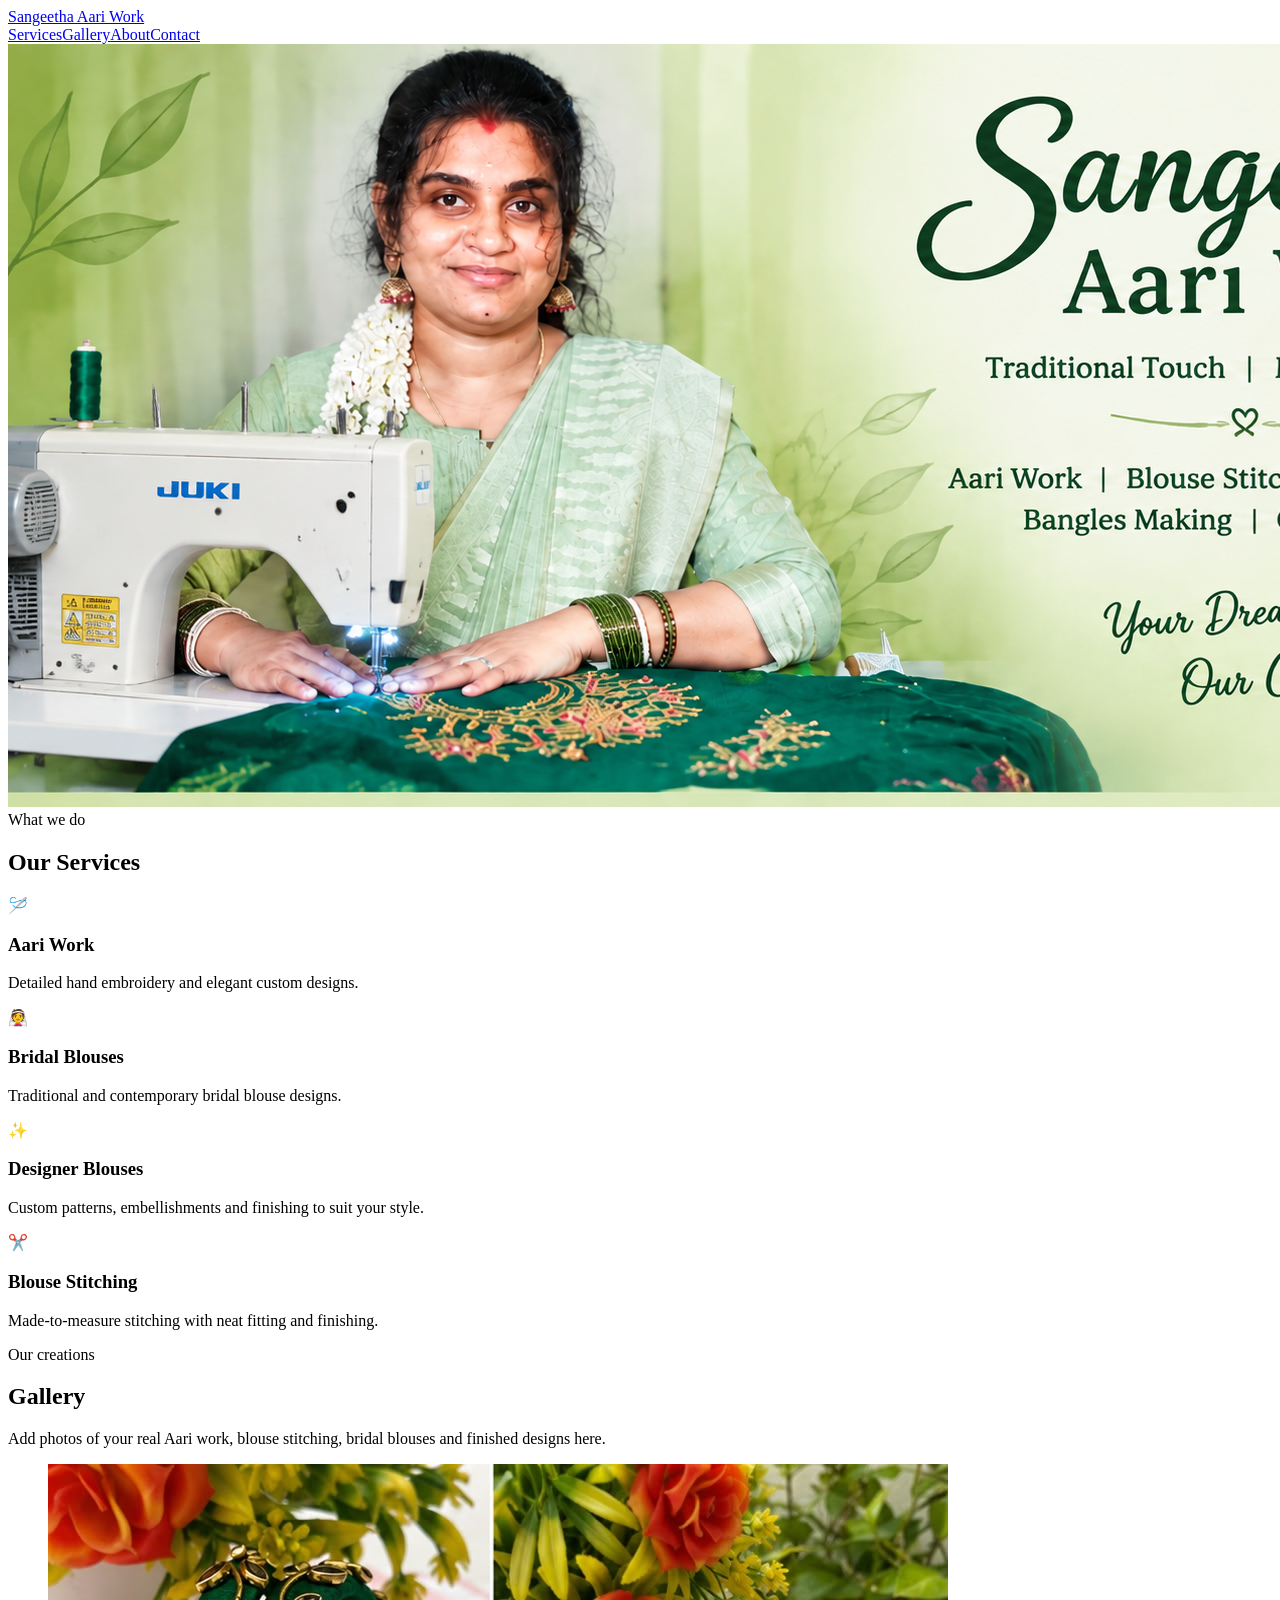
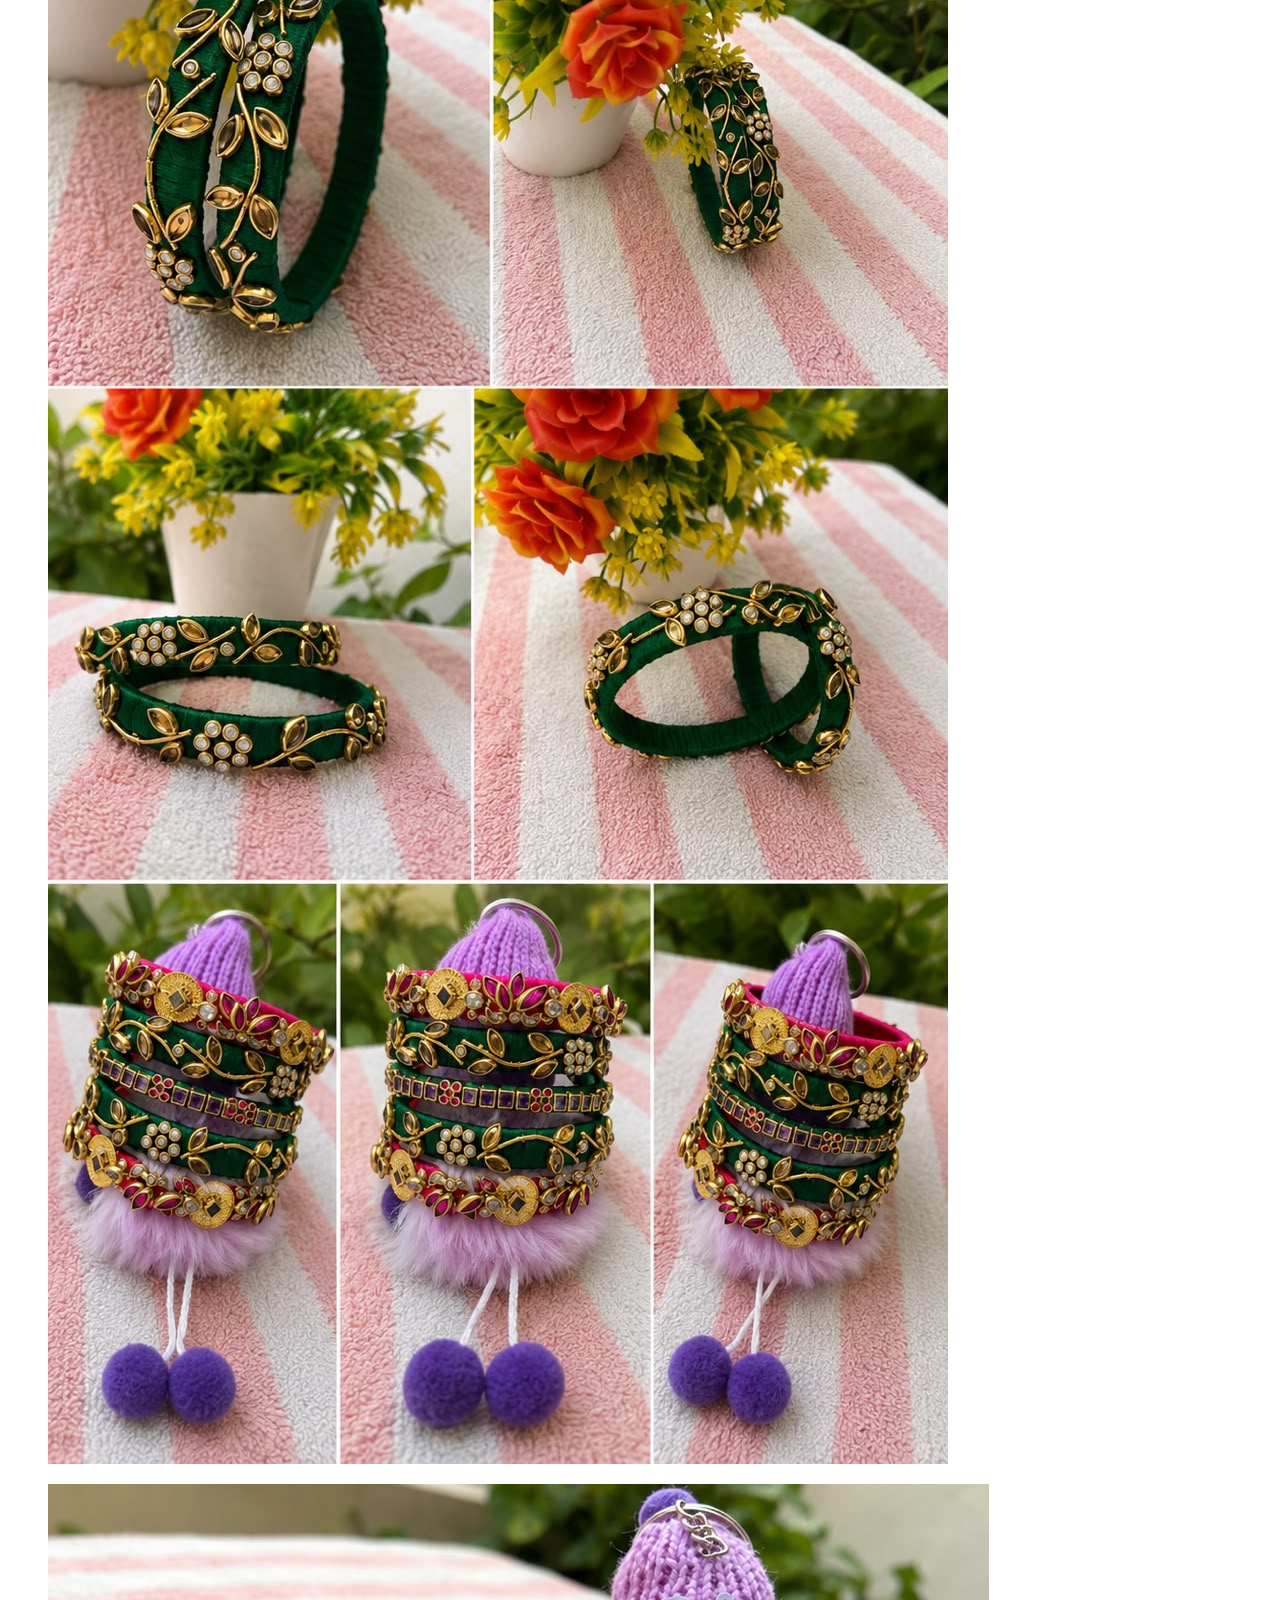
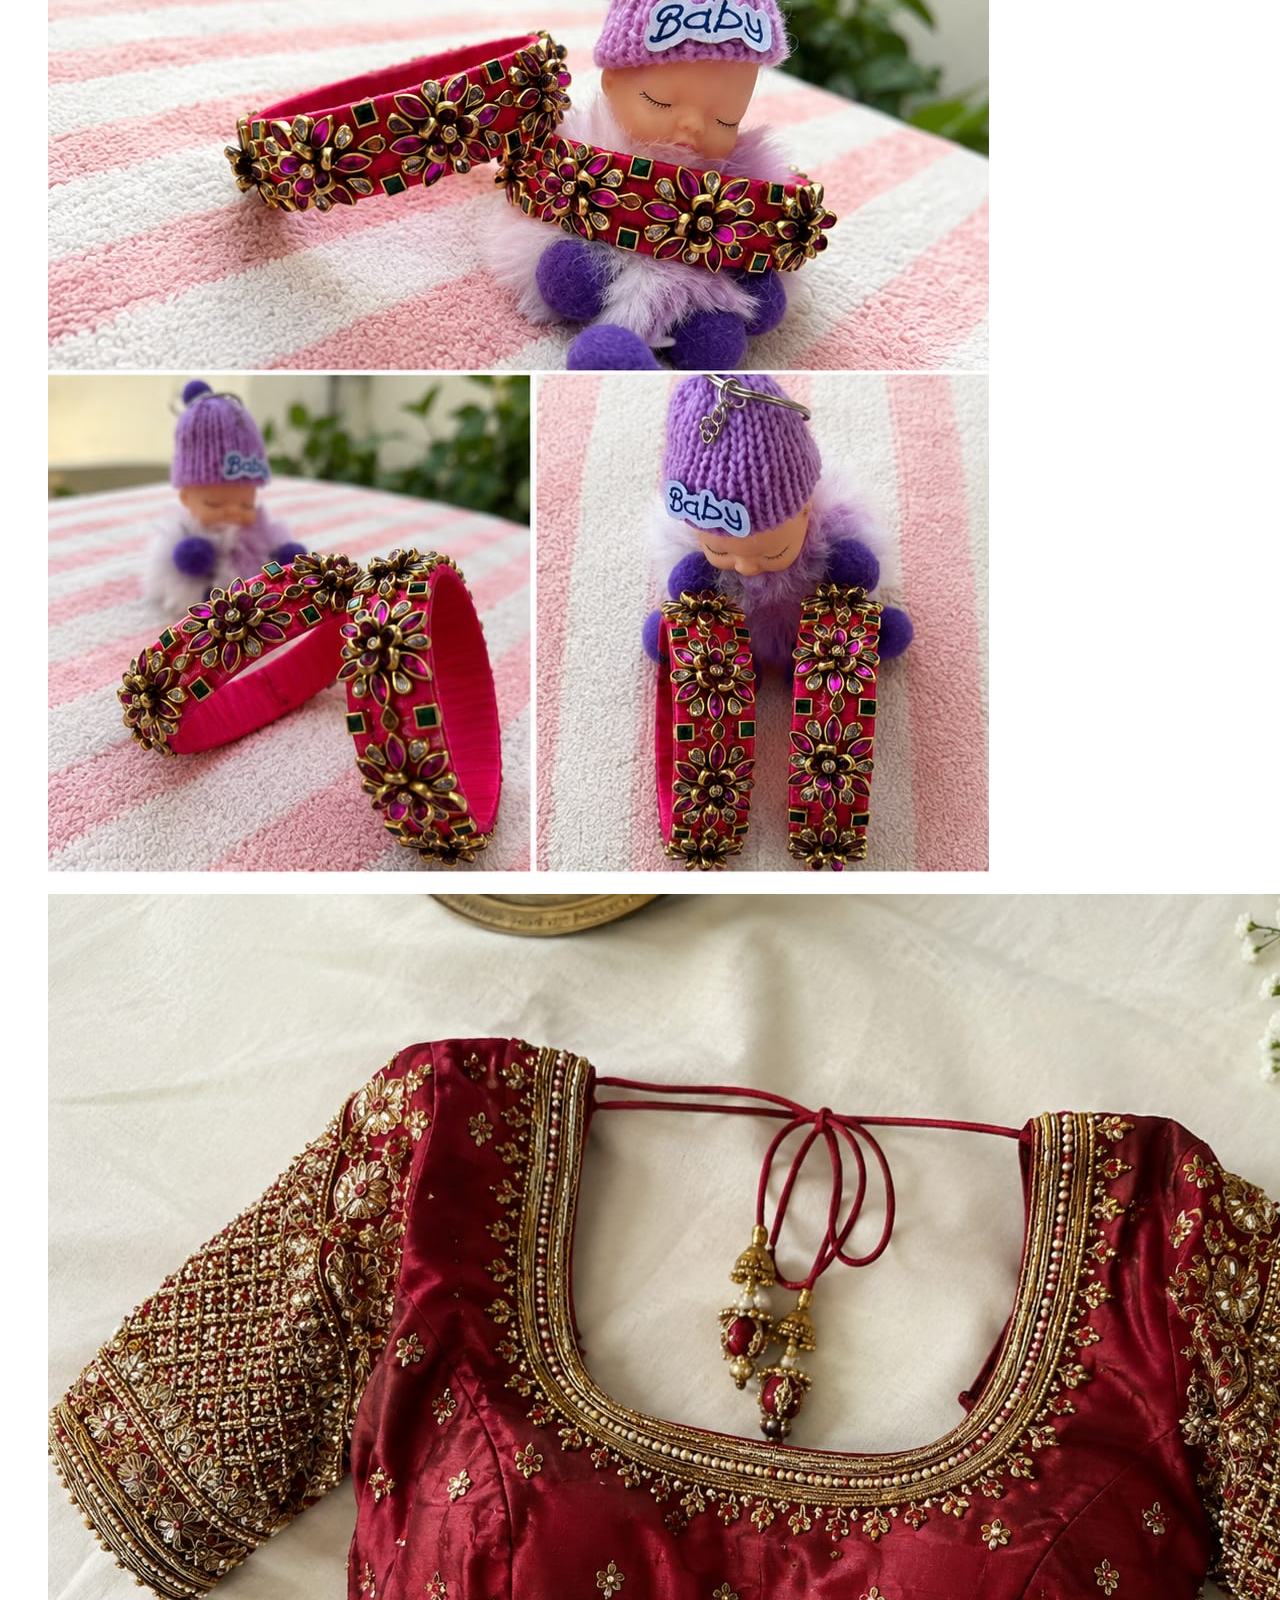
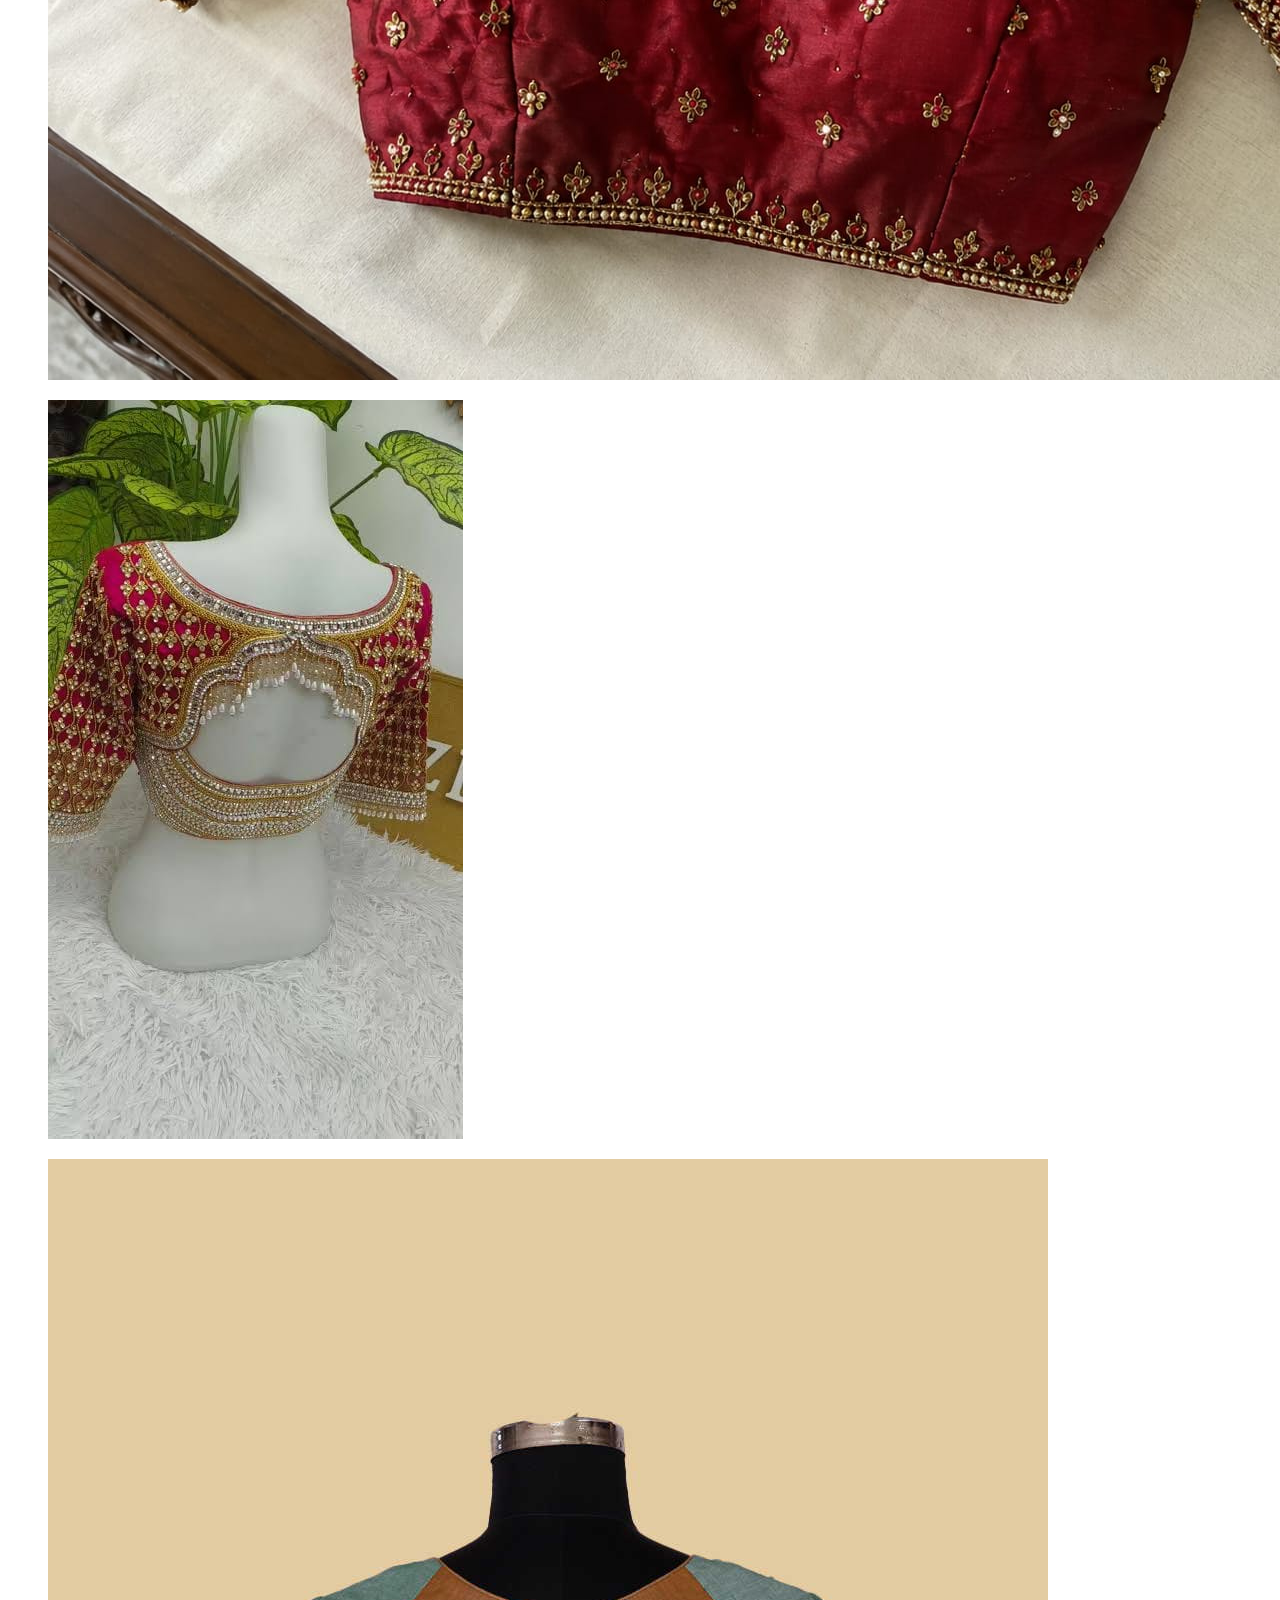
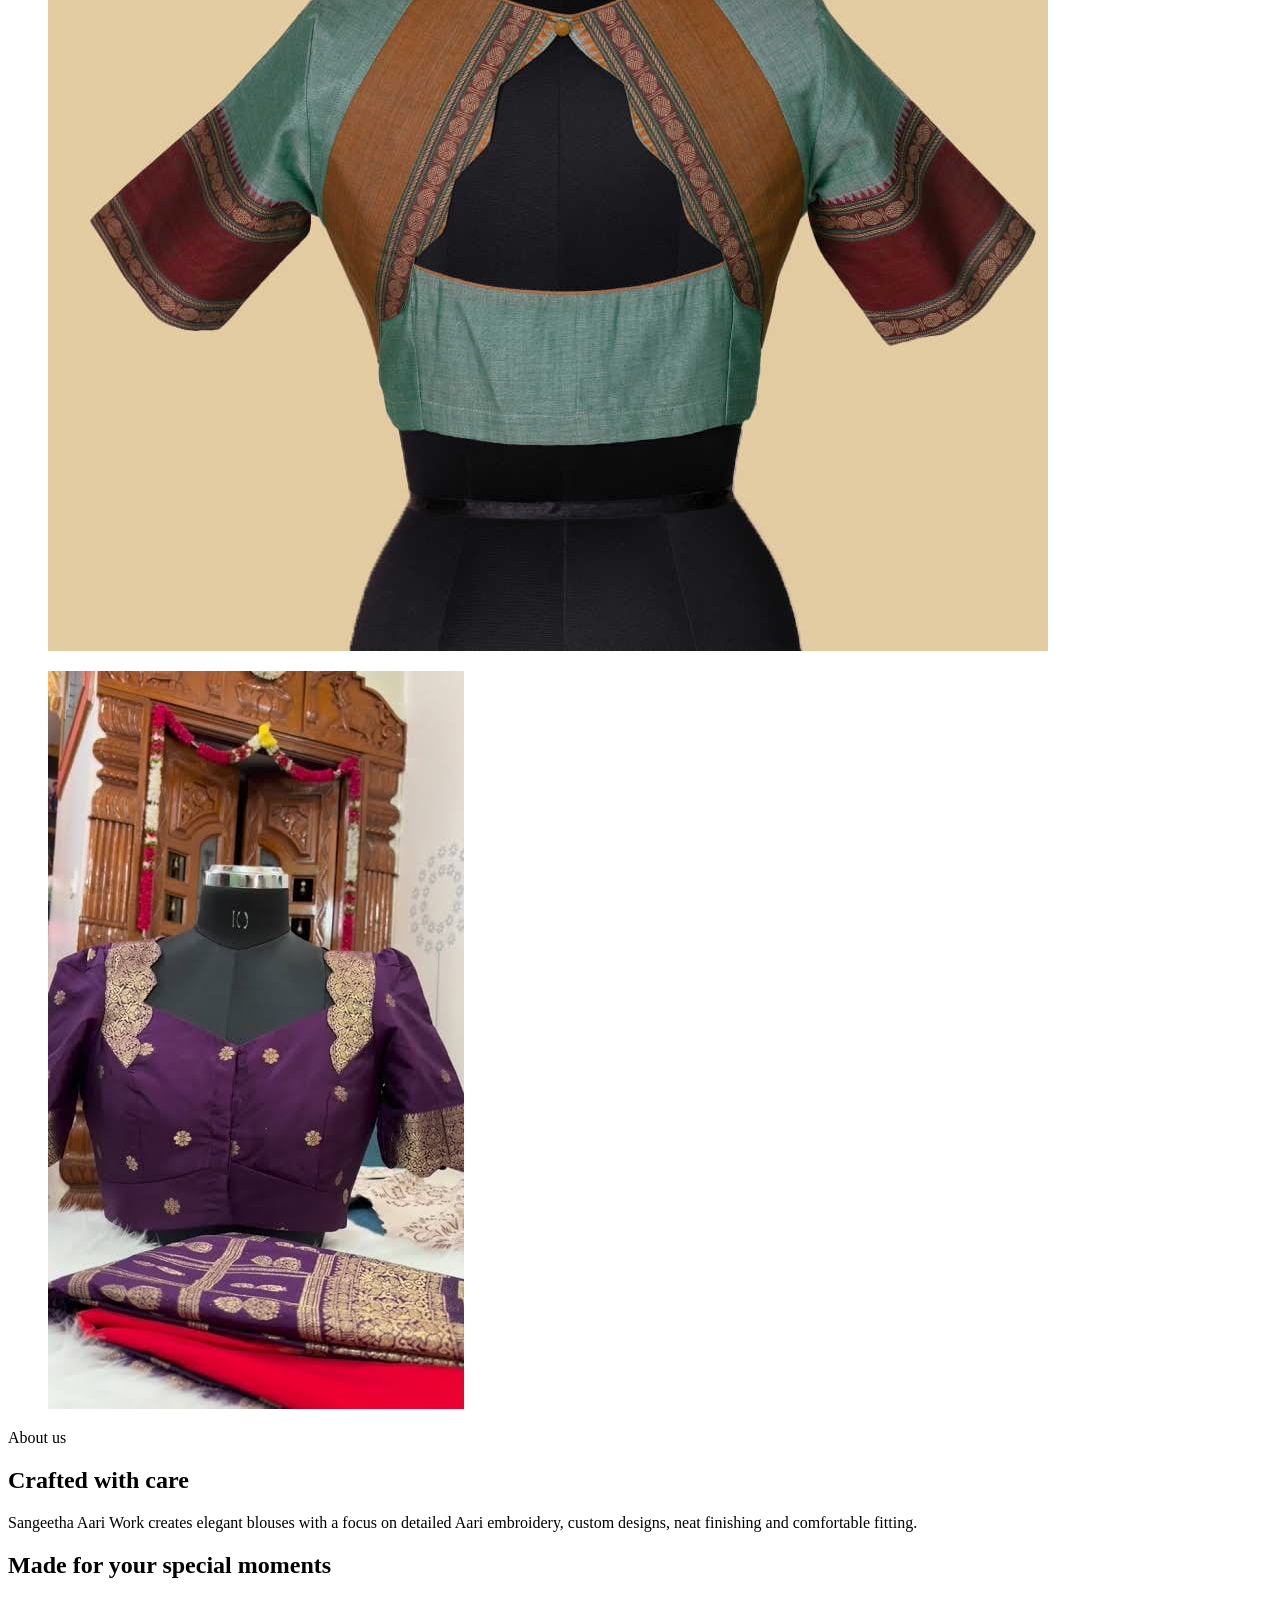
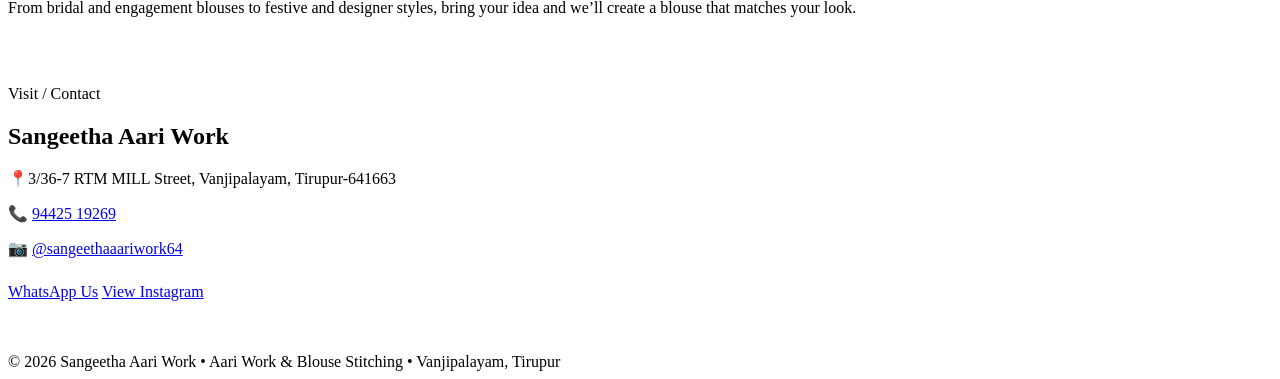
==== index.html @ 4bda6a55 "Rename asangee.html to index.html" ====
<!DOCTYPE html>
<html lang="en">
<head>
  <meta charset="UTF-8">
  <meta name="viewport" content="width=device-width, initial-scale=1.0">
  <meta name="description" content="Sangeetha Aari Work - Aari work, bridal blouse stitching, designer blouses and custom tailoring in Vanjipalayam, Tirupur.">
  <title>Sangeetha Aari Work | Aari Work & Blouse Stitching</title>
  <link rel="preconnect" href="https://fonts.googleapis.com">
  <link rel="preconnect" href="https://fonts.gstatic.com" crossorigin>
  <link href="https://fonts.googleapis.com/css2?family=Cormorant+Garamond:wght@500;600;700&family=Poppins:wght@300;400;500;600&display=swap" rel="stylesheet">
  
  <link rel="stylesheet" href="css/style.css">

<style>
  .contact-grid {
    display: grid;
    grid-template-columns: 1fr 1fr;
    gap: 35px;
    align-items: center;
  }
  .contact-map {
    width: 100%;
    overflow: hidden;
    border-radius: 18px;
  }
  .contact-map iframe {
    min-height: 320px;
  }
  @media (max-width: 768px) {
    .contact-grid {
      grid-template-columns: 1fr;
      gap: 25px;
    }
    .contact-map iframe {
      min-height: 280px;
    }
  }
</style>

</head>
<body>
<header>
  <div class="nav">
    <a class="brand" href="#">Sangeetha Aari Work</a>
    <nav>
      <a href="#services">Services</a><a href="#gallery">Gallery</a><a href="#about">About</a><a href="#contact">Contact</a>
    </nav>
  </div>
</header>

<main>
<section class="hero-banner">
  <img src="hero-banner.png" alt="Sangeetha Aari Work - Traditional Touch, Modern Elegance">
</section>

<section id="services">
  <div class="section-title"><span>What we do</span><h2>Our Services</h2></div>
  <div class="cards">
    <div class="card"><div class="icon">🪡</div><h3>Aari Work</h3><p>Detailed hand embroidery and elegant custom designs.</p></div>
    <div class="card"><div class="icon">👰</div><h3>Bridal Blouses</h3><p>Traditional and contemporary bridal blouse designs.</p></div>
    <div class="card"><div class="icon">✨</div><h3>Designer Blouses</h3><p>Custom patterns, embellishments and finishing to suit your style.</p></div>
    <div class="card"><div class="icon">✂️</div><h3>Blouse Stitching</h3><p>Made-to-measure stitching with neat fitting and finishing.</p></div>
  </div>
</section>

<section id="gallery">
  <div class="section-title"><span>Our creations</span><h2>Gallery</h2></div>
  <p class="intro">Add photos of your real Aari work, blouse stitching, bridal blouses and finished designs here.</p>
  <div class="gallery">
    <figure><img src="work-1.jpg" alt="Aari Work creation 1"></figure>
    <figure><img src="work-2.jpg" alt="Aari Work creation 2"></figure>
    <figure><img src="work-3.jpg" alt="Aari Work creation 3"></figure>
    <figure><img src="work-4.jpg" alt="Aari Work creation 4"></figure>
    <figure><img src="work-5.jpg" alt="Aari Work creation 5"></figure>
    <figure><img src="work-6.jpg" alt="Aari Work creation 6"></figure>
  </div>
</section>

<section id="about">
  <div class="about">
    <div>
      <div class="section-title" style="text-align:left;margin-bottom:18px"><span>About us</span><h2>Crafted with care</h2></div>
      <p class="intro" style="text-align:left">Sangeetha Aari Work creates elegant blouses with a focus on detailed Aari embroidery, custom designs, neat finishing and comfortable fitting.</p>
    </div>
    <div class="about-box">
      <h2>Made for your special moments</h2>
      <p>From bridal and engagement blouses to festive and designer styles, bring your idea and we’ll create a blouse that matches your look.</p>
    </div>
  </div>
</section>

<section id="contact" class="contact">
  <div class="contact-inner contact-grid">
    <div class="contact-details">
      <div class="section-title"><span>Visit / Contact</span><h2>Sangeetha Aari Work</h2></div>
      <p>📍3/36-7 RTM MILL Street, Vanjipalayam, Tirupur-641663</p>
      <p>📞 <a href="tel:+919442519269">94425 19269</a></p>
      <p>📷 <a href="https://www.instagram.com/sangeethaaariwork64/" target="_blank" rel="noopener">@sangeethaaariwork64</a></p>
      <div class="buttons" style="margin-top:25px">
        <a class="btn gold" href="https://wa.me/919442519269" target="_blank" rel="noopener">WhatsApp Us</a>
        <a class="btn light" href="https://www.instagram.com/sangeethaaariwork64/" target="_blank" rel="noopener">View Instagram</a>
      </div>
    </div>

    <div class="contact-map">
      <iframe
        src="https://www.google.com/maps?q=3%2F36-7%20RTM%20MILL%20Street%2C%20Vanjipalayam%2C%20Tirupur%20641663&output=embed"
        width="100%"
        height="320"
        style="border:0; border-radius:18px; display:block;"
        allowfullscreen=""
        loading="lazy"
        referrerpolicy="no-referrer-when-downgrade"
        title="Sangeetha Aari Work Location Map">
      </iframe>
    </div>
  </div>
</section>
</main>

<footer>© 2026 Sangeetha Aari Work • Aari Work & Blouse Stitching • Vanjipalayam, Tirupur</footer>






</body>
</html>
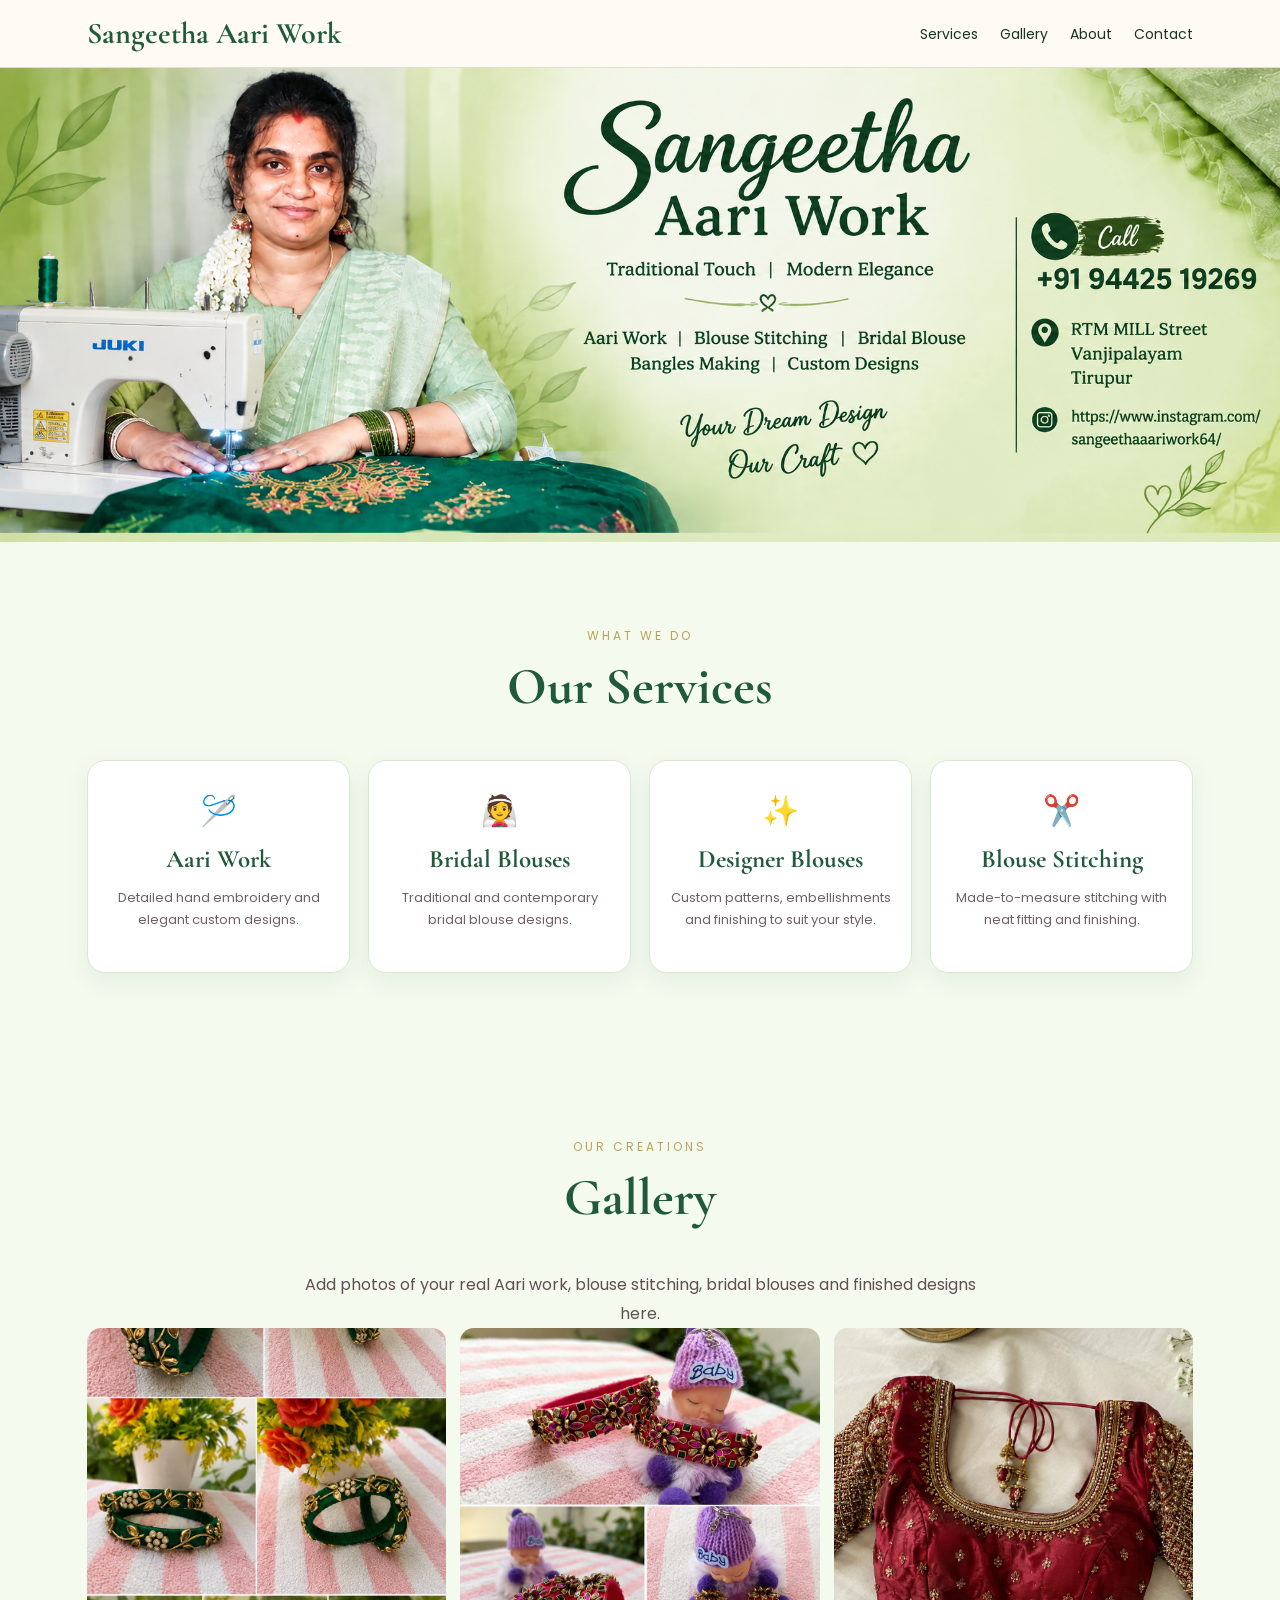
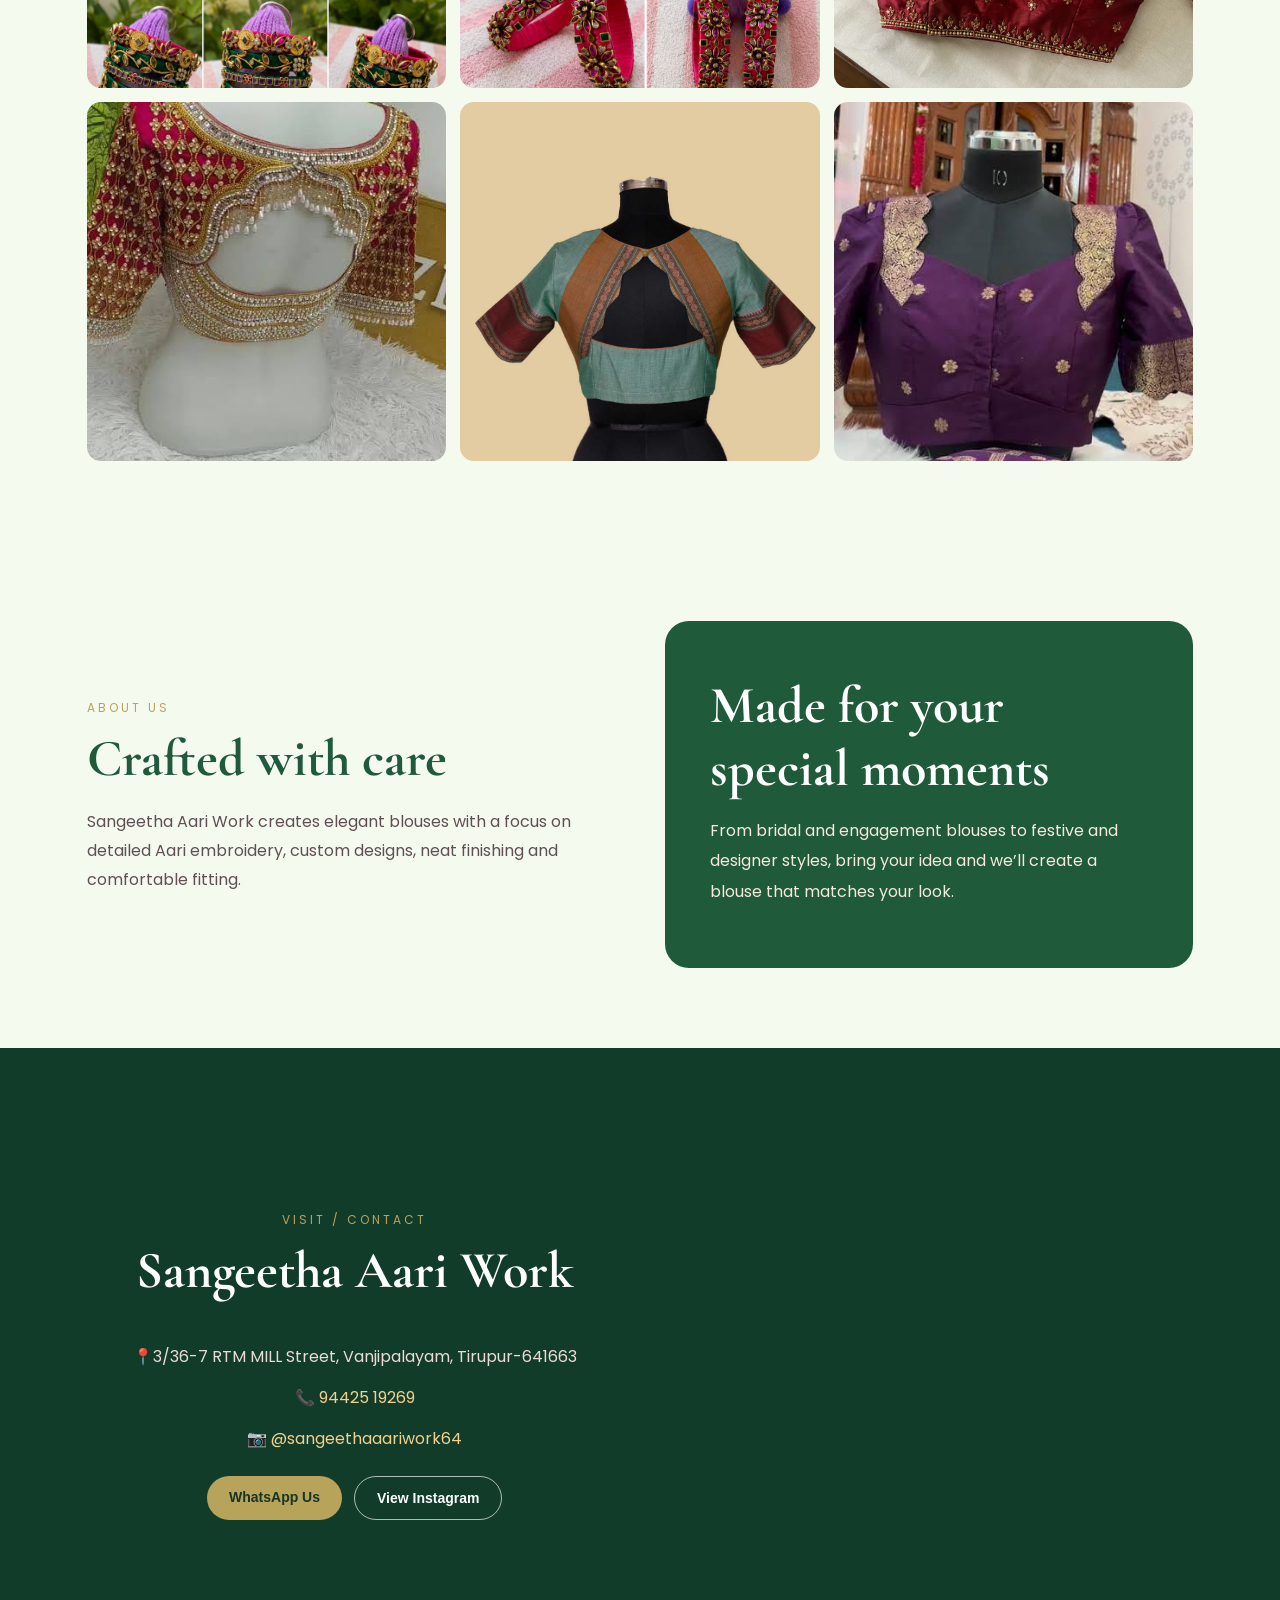
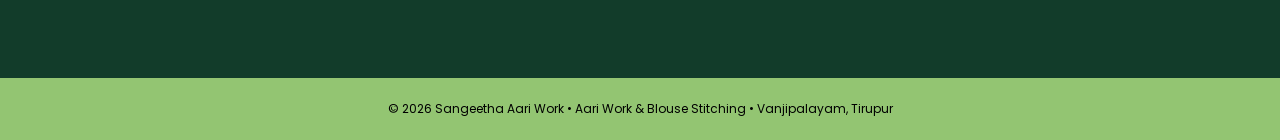
==== commit f7e1ca06: "Update index.html" ====
--- a/index.html
+++ b/index.html
@@ -9,7 +9,7 @@
   <link rel="preconnect" href="https://fonts.gstatic.com" crossorigin>
   <link href="https://fonts.googleapis.com/css2?family=Cormorant+Garamond:wght@500;600;700&family=Poppins:wght@300;400;500;600&display=swap" rel="stylesheet">
   
-  <link rel="stylesheet" href="css/style.css">
+  <link rel="stylesheet" href="style.css">
 
 <style>
   .contact-grid {
--- a/style.css
+++ b/style.css
@@ -0,0 +1,174 @@
+
+    :root{--wine:#1f5a3a;--deep:#123c2a;--gold:#b8a35a;--cream:#f5faef;--ink:#173524}
+    *{box-sizing:border-box} html{scroll-behavior:smooth}
+    body{margin:0;background:var(--cream);color:var(--ink);font-family:Poppins,Arial,sans-serif}
+    header{position:sticky;top:0;z-index:20;background:rgba(255,250,243,.96);backdrop-filter:blur(10px);border-bottom:1px solid #eadcc9}
+    .nav{max-width:1150px;margin:auto;padding:15px 22px;display:flex;align-items:center;justify-content:space-between}
+    .brand{font-family:"Cormorant Garamond",serif;font-size:30px;font-weight:700;color:var(--wine);text-decoration:none}
+    nav a{color:var(--ink);text-decoration:none;margin-left:22px;font-size:14px}
+    .hero{min-height:78vh;display:grid;place-items:center;text-align:center;padding:80px 22px;background:
+      linear-gradient(rgba(59,16,32,.66),rgba(59,16,32,.74)),
+      url("images/hero.jpg") center/cover no-repeat}
+    .hero-inner{max-width:820px;color:white}
+    .eyebrow{letter-spacing:4px;text-transform:uppercase;font-size:12px;color:#f3dca7}
+    h1{font-family:"Cormorant Garamond",serif;font-size:clamp(52px,9vw,92px);line-height:.9;margin:18px 0}
+    .hero p{font-size:17px;line-height:1.8;max-width:680px;margin:0 auto 28px}
+    .buttons{display:flex;gap:12px;justify-content:center;flex-wrap:wrap}
+    .btn{padding:13px 22px;border-radius:30px;text-decoration:none;font-weight:600;font-size:14px}
+    .btn.gold{background:var(--gold);color:#25150d}.btn.light{border:1px solid rgba(255,255,255,.65);color:white}
+    section{max-width:1150px;margin:auto;padding:80px 22px}
+    .section-title{text-align:center;margin-bottom:42px}
+    .section-title span{color:var(--gold);font-size:12px;letter-spacing:3px;text-transform:uppercase}
+    h2{font-family:"Cormorant Garamond",serif;font-size:52px;color:var(--wine);margin:8px 0}
+    .intro{text-align:center;max-width:700px;margin:auto;line-height:1.8;color:#604f55}
+    .cards{display:grid;grid-template-columns:repeat(4,1fr);gap:18px}
+    .card{background:white;border:1px solid #eadcc9;border-radius:18px;padding:28px 20px;text-align:center;box-shadow:0 8px 25px rgba(59,16,32,.06)}
+    .icon{font-size:30px}.card h3{font-family:"Cormorant Garamond",serif;color:var(--wine);font-size:25px;margin:10px 0}.card p{font-size:13px;line-height:1.7;color:#6e6065}
+    .gallery{display:grid;grid-template-columns:repeat(3,1fr);gap:16px}
+    .gallery figure{margin:0;aspect-ratio:1/1;overflow:hidden;border-radius:16px;background:#eee1d2;position:relative}
+    .gallery img{width:100%;height:100%;object-fit:cover;display:block;transition:transform .4s}
+    .gallery figure:hover img{transform:scale(1.04)}
+    .placeholder{height:100%;display:grid;place-items:center;text-align:center;padding:20px;color:#7d6670;font-size:13px}
+    .about{display:grid;grid-template-columns:1fr 1fr;gap:50px;align-items:center}
+    .about-box{background:var(--wine);color:white;border-radius:24px;padding:45px}
+    .about-box h2{color:#fff}.about-box p{line-height:1.9;color:#f5e9dc}
+    .contact{background:var(--deep);color:white;max-width:none}
+    .contact-inner{max-width:1150px;margin:auto;padding:75px 22px;text-align:center}
+    .contact h2{color:white}.contact p{color:#eadbd5}
+    .contact a{color:#f1d18b;text-decoration:none}
+    footer{background:#93c572;color:black;text-align:center;padding:22px;font-size:12px}
+    @media(max-width:800px){.cards{grid-template-columns:repeat(2,1fr)}.gallery{grid-template-columns:repeat(2,1fr)}.about{grid-template-columns:1fr}nav{display:none}}
+    @media(max-width:500px){.cards,.gallery{grid-template-columns:1fr}.nav{justify-content:center}.hero{min-height:70vh}h2{font-size:42px}}
+  
+    .hero-banner{width:100vw;margin-left:calc(50% - 50vw);margin-right:calc(50% - 50vw);padding:0;background:#edf7e7;line-height:0;overflow:hidden}
+    .hero-banner img{width:100%;height:auto;display:block;max-width:none}
+    .hero{min-height:0}
+    .btn.gold{background:var(--gold);color:#173524}
+    .card{border-color:#d9e8d3;box-shadow:0 8px 25px rgba(31,90,58,.08)}
+    .gallery figure{background:#e8f2e3}
+    .about-box{background:var(--wine)}
+    .contact{background:var(--deep)}
+
+  html,body{margin:0!important;padding:0!important;width:100%!important;overflow-x:hidden}.hero-banner{display:block!important;width:100vw!important;margin:0!important;padding:0!important;line-height:0!important}.hero-banner img{display:block!important;width:100%!important;height:auto!important;margin:0!important;padding:0!important;border:0!important}
+
+    .gallery figure{aspect-ratio:1/1;overflow:hidden;border-radius:16px;background:#edf5e9;margin:0}
+    .gallery img{width:100%;height:100%;object-fit:cover;display:block}
+
+  
+
+
+html, body {
+  margin: 0 !important;
+  padding: 0 !important;
+  width: 100% !important;
+  min-width: 100% !important;
+  overflow-x: hidden !important;
+}
+header {
+  margin: 0 !important;
+}
+main {
+  margin: 0 !important;
+  padding: 0 !important;
+  width: 100% !important;
+}
+.hero-banner {
+  position: relative !important;
+  display: block !important;
+  width: 100% !important;
+  max-width: none !important;
+  height: auto !important;
+  margin: 0 !important;
+  padding: 0 !important;
+  border: 0 !important;
+  line-height: 0 !important;
+  font-size: 0 !important;
+  background: transparent !important;
+}
+.hero-banner img {
+  display: block !important;
+  width: 100% !important;
+  max-width: none !important;
+  height: auto !important;
+  margin: 0 !important;
+  padding: 0 !important;
+  border: 0 !important;
+  vertical-align: top !important;
+}
+
+
+
+.gallery figcaption,
+.gallery .caption,
+.gallery .filename,
+.gallery p {
+  display:none !important;
+}
+
+/* Final hosting package fixes */
+html, body {
+  margin: 0 !important;
+  padding: 0 !important;
+  width: 100% !important;
+  overflow-x: hidden !important;
+}
+main {
+  margin: 0 !important;
+  padding: 0 !important;
+  width: 100% !important;
+}
+.hero-banner {
+  display: block !important;
+  width: 100% !important;
+  margin: 0 !important;
+  padding: 0 !important;
+  line-height: 0 !important;
+  font-size: 0 !important;
+  overflow: hidden !important;
+}
+.hero-banner img {
+  display: block !important;
+  width: 100% !important;
+  height: auto !important;
+  margin: 0 !important;
+  padding: 0 !important;
+  border: 0 !important;
+}
+.gallery {
+  display: grid !important;
+  grid-template-columns: repeat(3, minmax(0, 1fr)) !important;
+  gap: 14px !important;
+  align-items: stretch !important;
+}
+.gallery figure {
+  margin: 0 !important;
+  padding: 0 !important;
+  width: 100% !important;
+  aspect-ratio: 1 / 1 !important;
+  height: auto !important;
+  overflow: hidden !important;
+  border-radius: 14px !important;
+  background: #edf5e9 !important;
+  line-height: 0 !important;
+}
+.gallery img {
+  display: block !important;
+  width: 100% !important;
+  height: 100% !important;
+  max-width: none !important;
+  margin: 0 !important;
+  padding: 0 !important;
+  object-fit: cover !important;
+  object-position: center !important;
+}
+@media (max-width: 760px) {
+  .gallery {
+    grid-template-columns: repeat(2, minmax(0, 1fr)) !important;
+    gap: 10px !important;
+  }
+}
+@media (max-width: 480px) {
+  .gallery {
+    grid-template-columns: 1fr !important;
+  }
+}
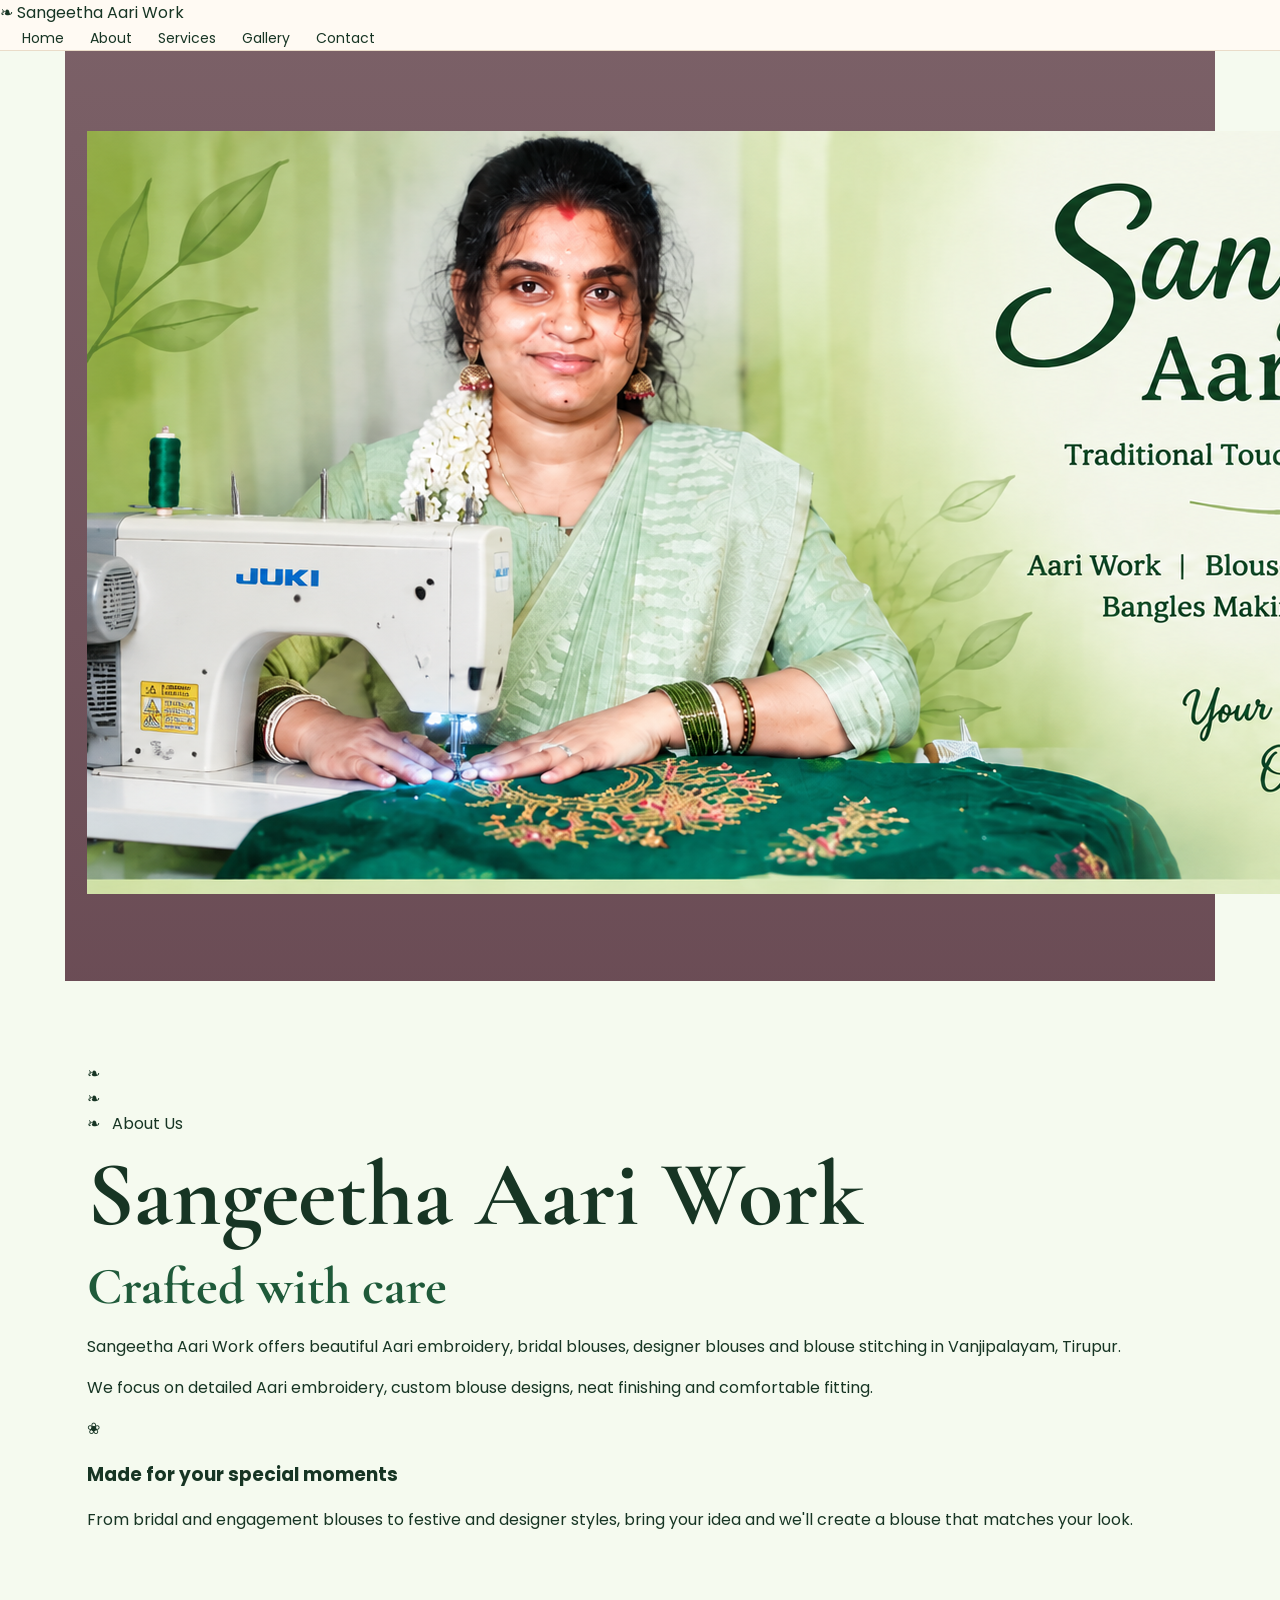
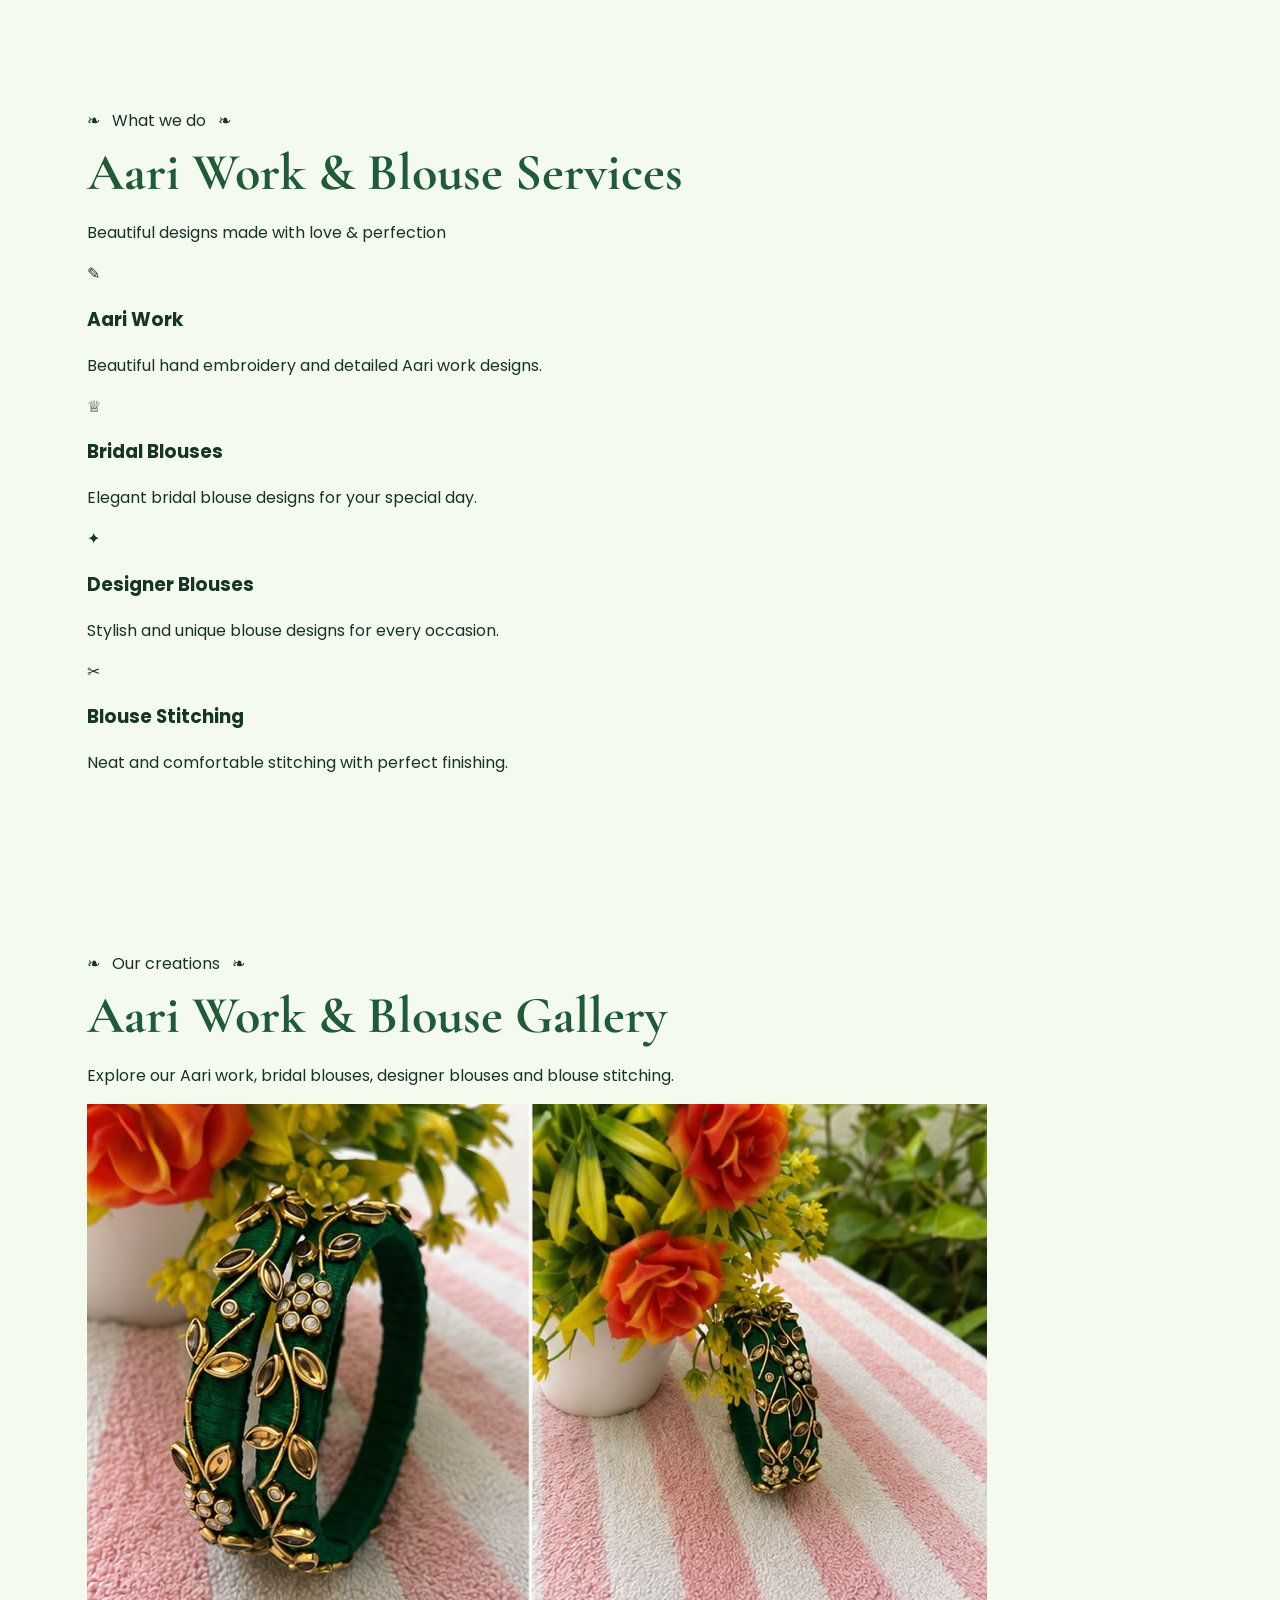
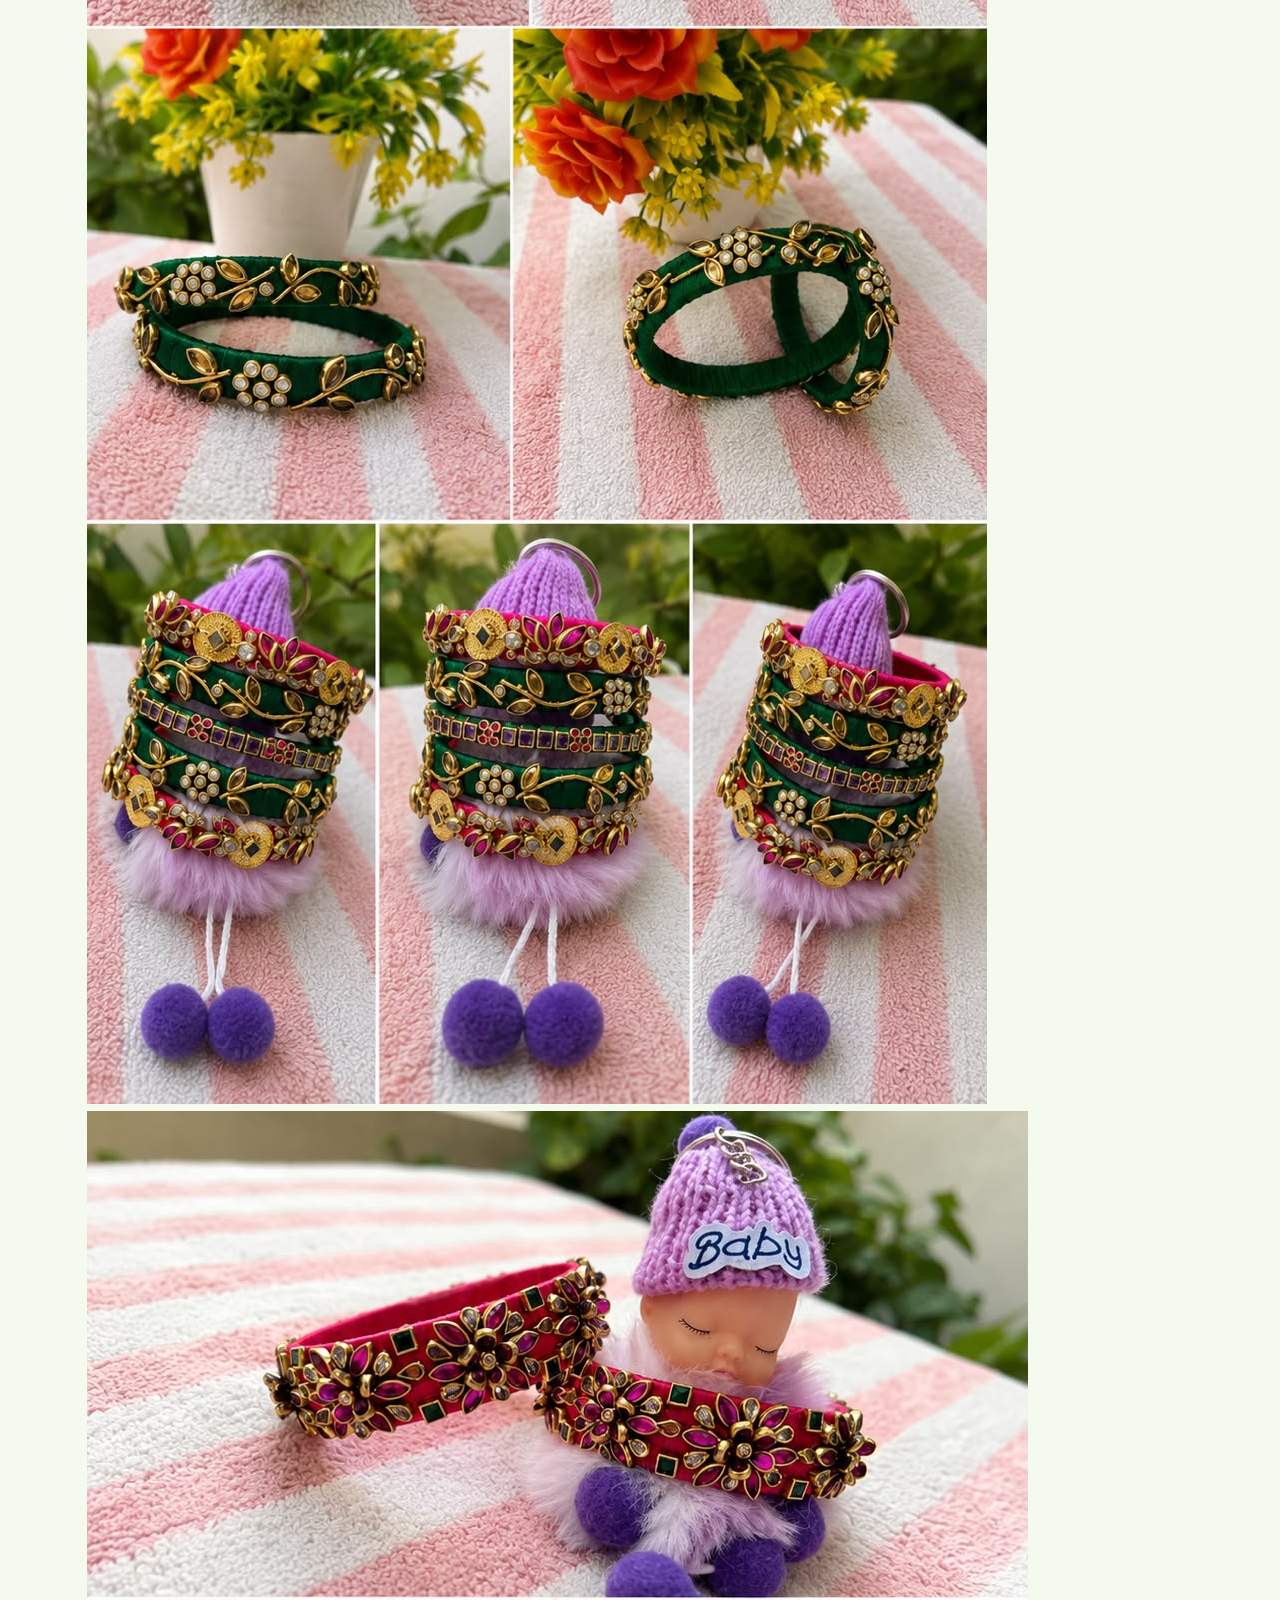
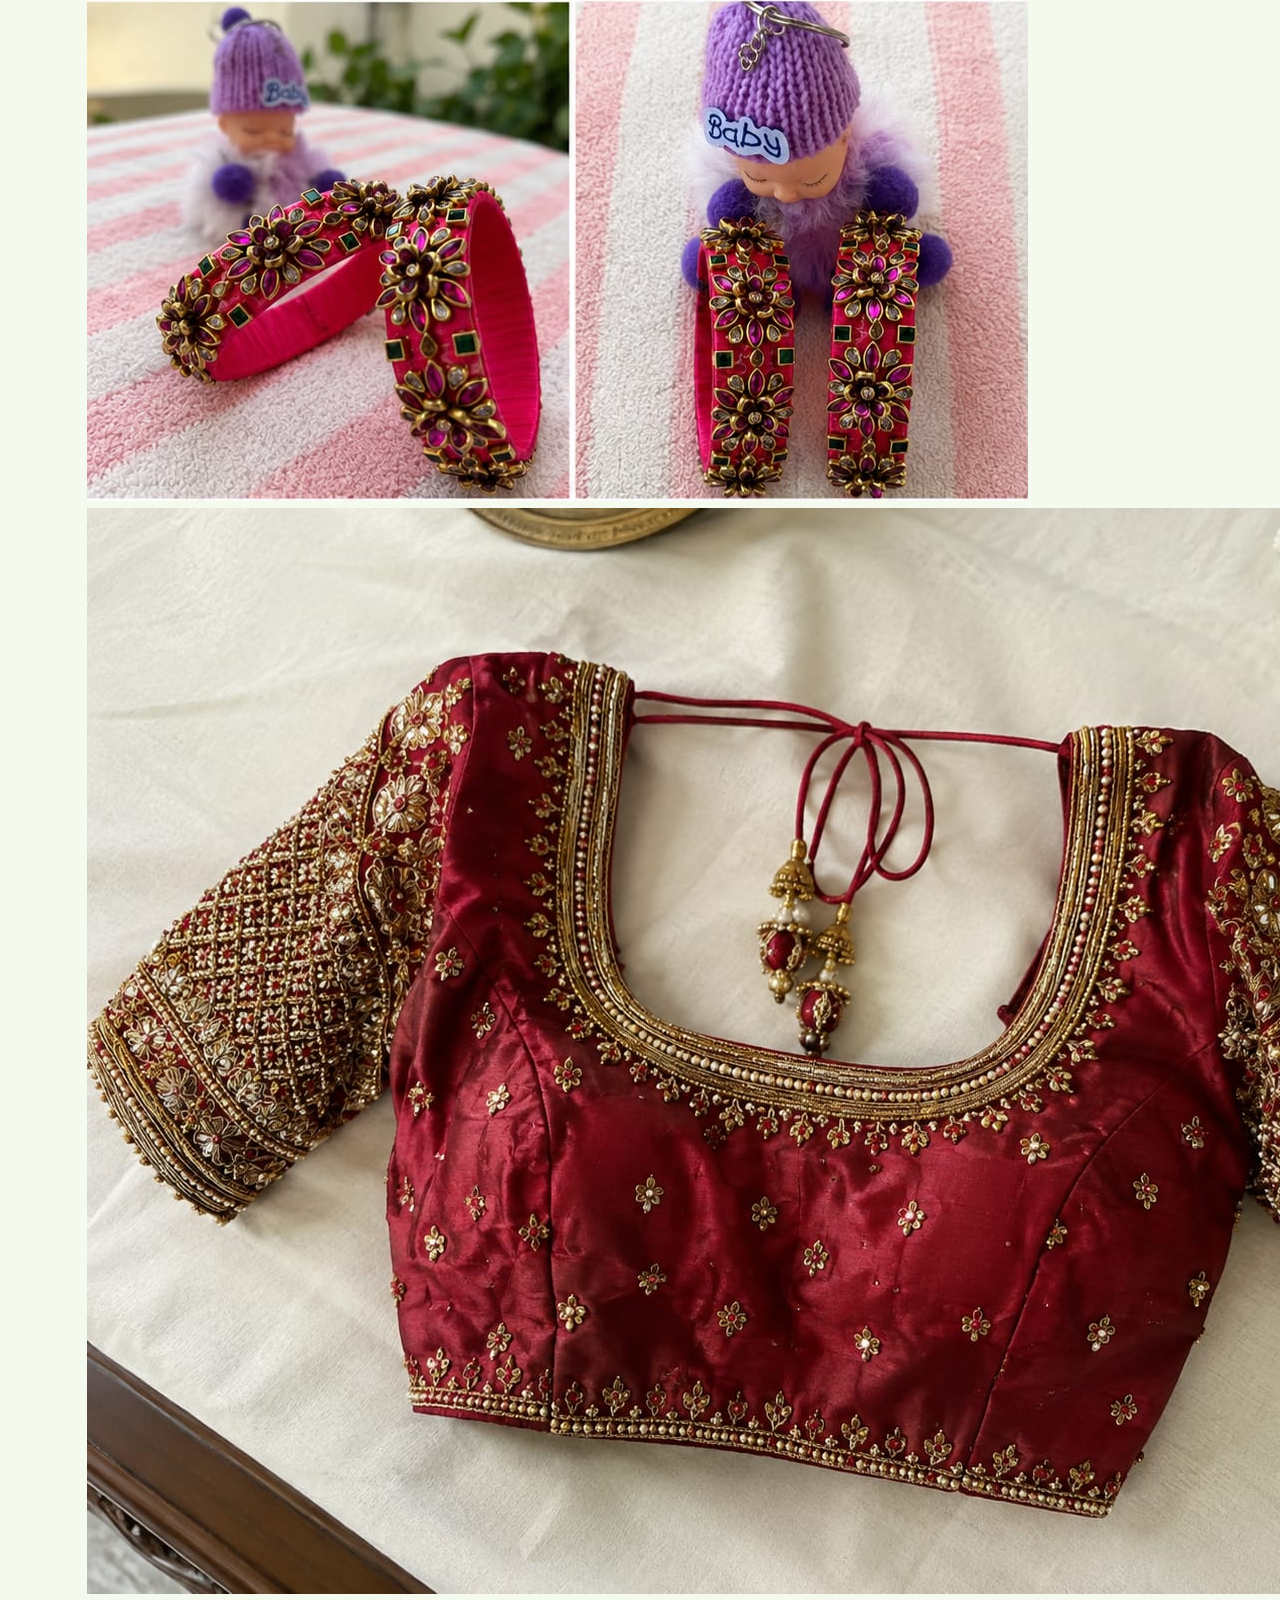
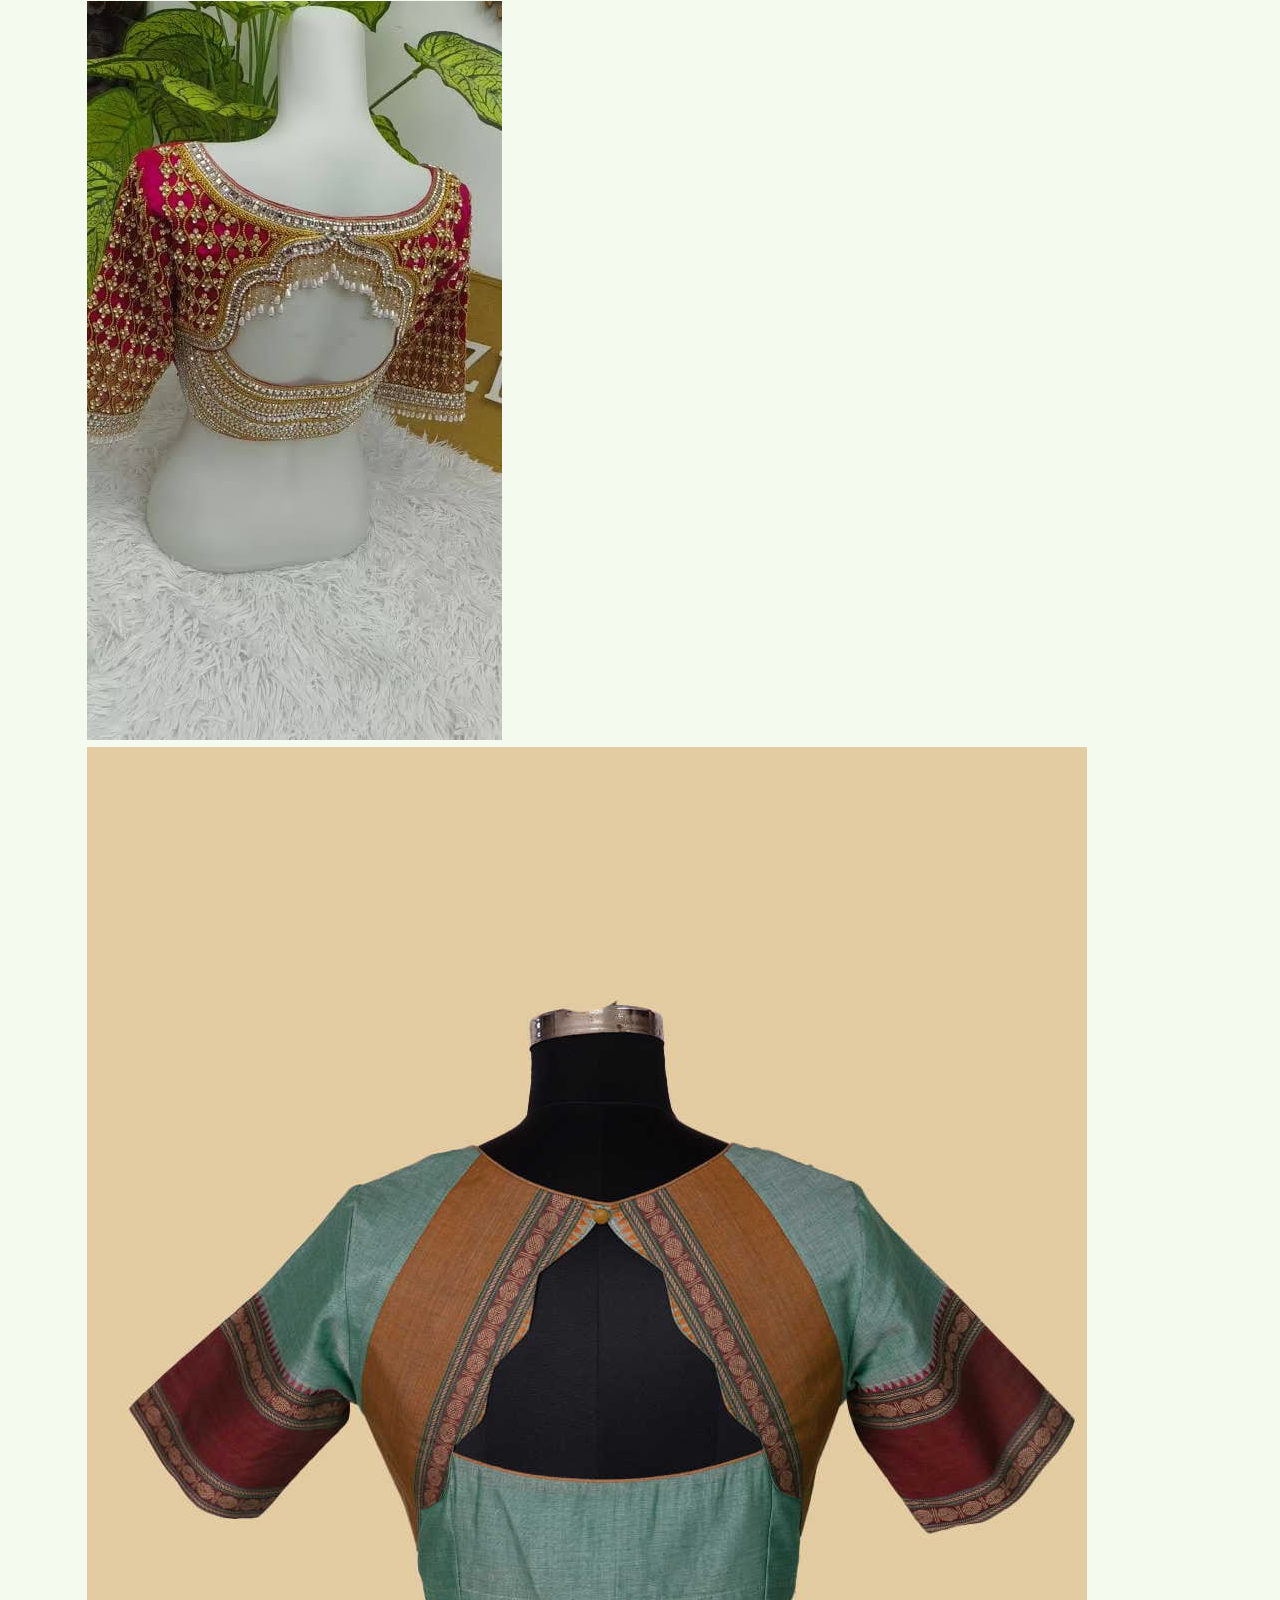
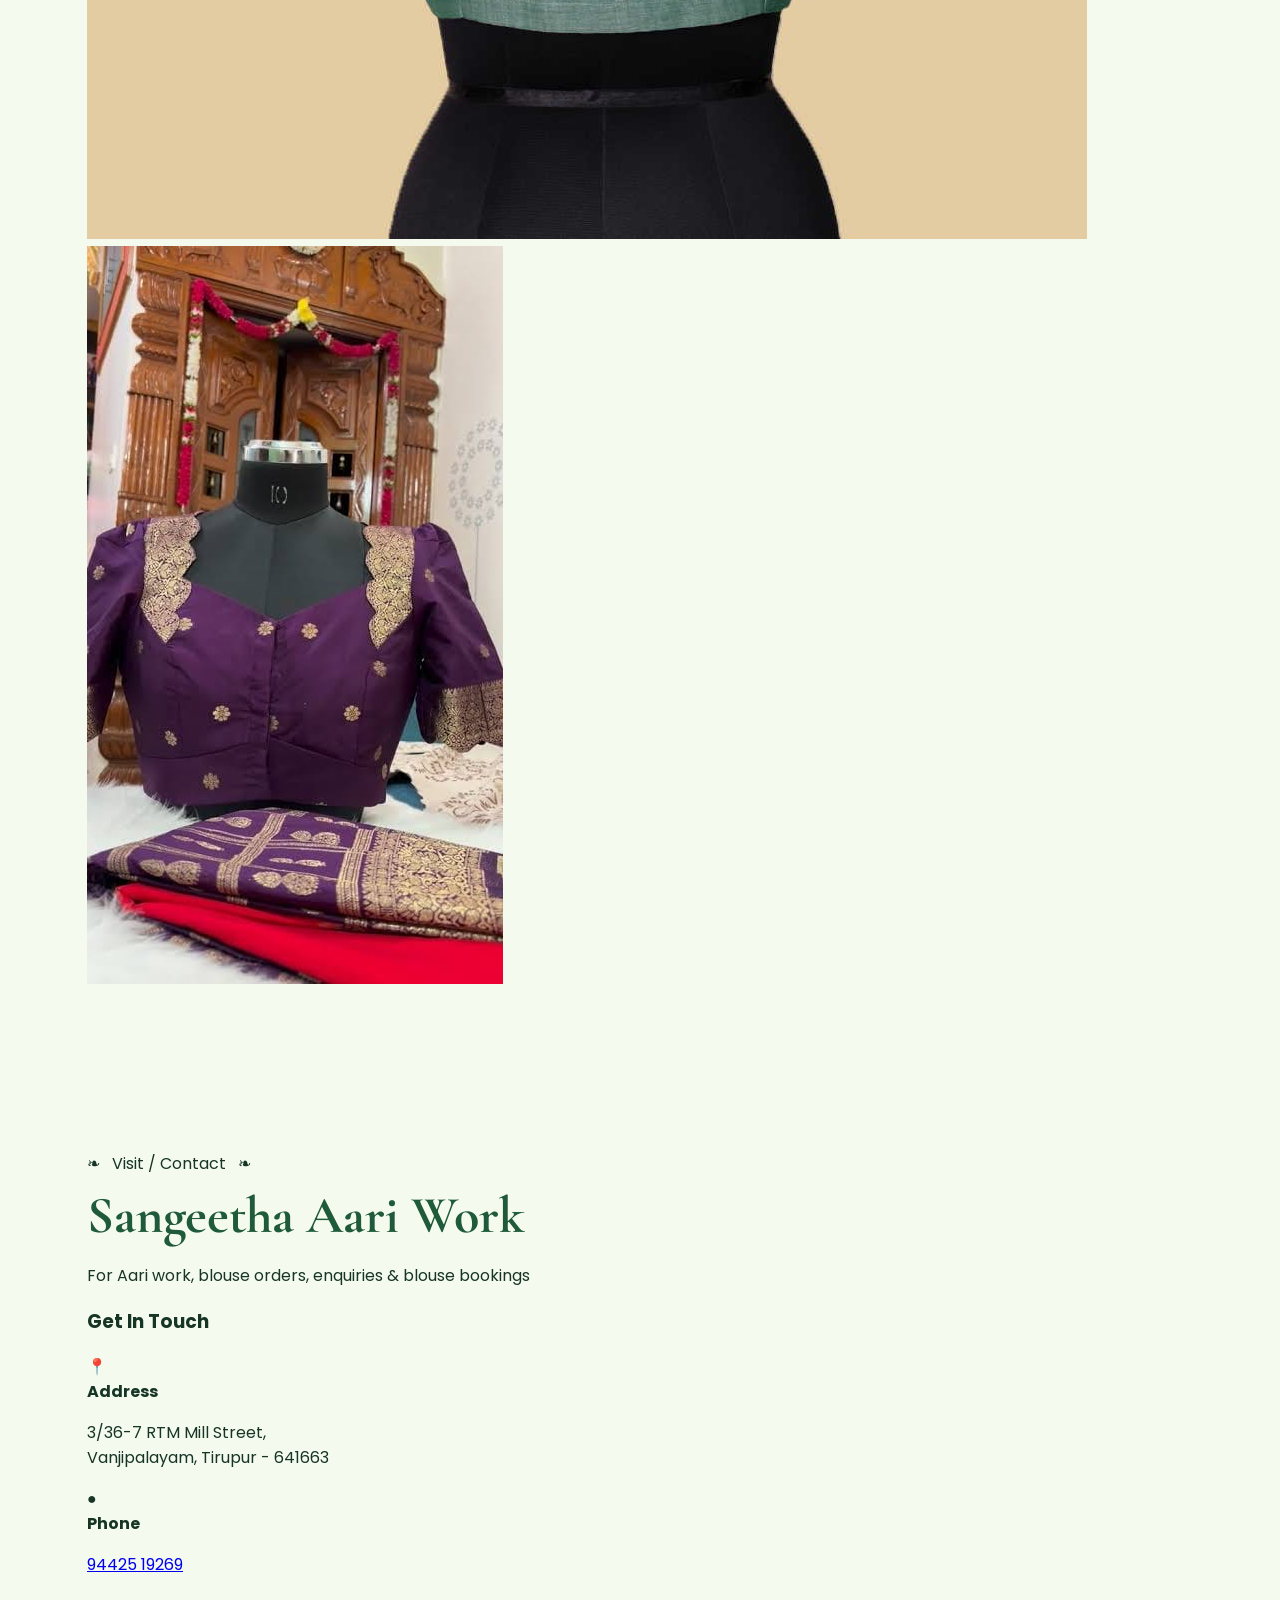
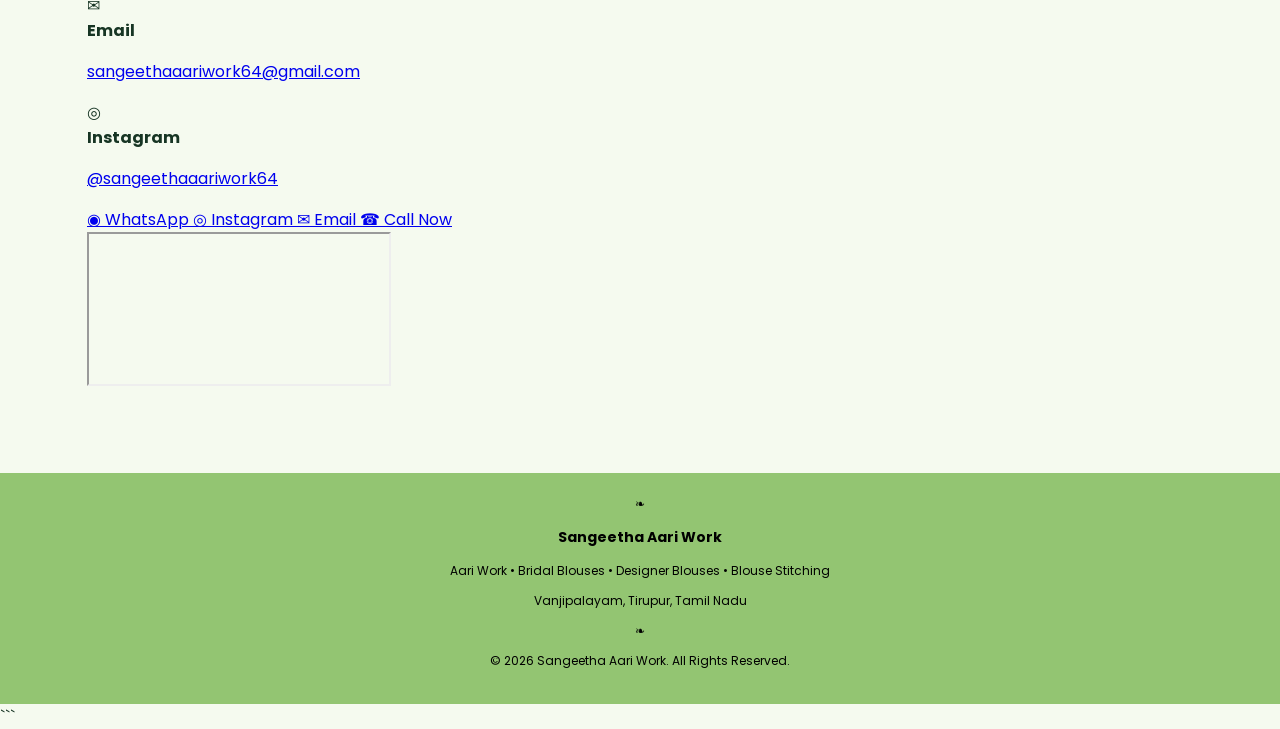
==== commit 83135fa1: "Update index.html" ====
--- a/index.html
+++ b/index.html
@@ -1,129 +1,740 @@
 <!DOCTYPE html>
 <html lang="en">
+
 <head>
-  <meta charset="UTF-8">
-  <meta name="viewport" content="width=device-width, initial-scale=1.0">
-  <meta name="description" content="Sangeetha Aari Work - Aari work, bridal blouse stitching, designer blouses and custom tailoring in Vanjipalayam, Tirupur.">
-  <title>Sangeetha Aari Work | Aari Work & Blouse Stitching</title>
-  <link rel="preconnect" href="https://fonts.googleapis.com">
-  <link rel="preconnect" href="https://fonts.gstatic.com" crossorigin>
-  <link href="https://fonts.googleapis.com/css2?family=Cormorant+Garamond:wght@500;600;700&family=Poppins:wght@300;400;500;600&display=swap" rel="stylesheet">
-  
-  <link rel="stylesheet" href="style.css">
-
-<style>
-  .contact-grid {
-    display: grid;
-    grid-template-columns: 1fr 1fr;
-    gap: 35px;
-    align-items: center;
-  }
-  .contact-map {
-    width: 100%;
-    overflow: hidden;
-    border-radius: 18px;
-  }
-  .contact-map iframe {
-    min-height: 320px;
-  }
-  @media (max-width: 768px) {
-    .contact-grid {
-      grid-template-columns: 1fr;
-      gap: 25px;
+
+    <meta charset="UTF-8">
+
+    <meta name="viewport"
+          content="width=device-width, initial-scale=1.0">
+
+
+    <!-- =========================
+         SEO TITLE
+    ========================== -->
+
+    <title>
+        Sangeetha Aari Work | Aari Work & Blouse Stitching in Vanjipalayam, Tirupur
+    </title>
+
+
+    <!-- =========================
+         SEO DESCRIPTION
+    ========================== -->
+
+    <meta name="description"
+          content="Sangeetha Aari Work in Vanjipalayam, Tirupur offers beautiful Aari work, bridal blouses, designer blouses and blouse stitching with elegant designs and neat finishing.">
+
+
+    <meta name="author"
+          content="Sangeetha Aari Work">
+
+    <meta name="robots"
+          content="index, follow">
+
+
+    <!-- =========================
+         LOCAL SEO
+    ========================== -->
+
+    <meta name="geo.region"
+          content="IN-TN">
+
+    <meta name="geo.placename"
+          content="Vanjipalayam, Tirupur">
+
+    <meta name="theme-color"
+          content="#641F32">
+
+
+    <!-- =========================
+         OPEN GRAPH
+    ========================== -->
+
+    <meta property="og:title"
+          content="Sangeetha Aari Work | Vanjipalayam, Tirupur">
+
+    <meta property="og:description"
+          content="Aari Work, Bridal Blouses, Designer Blouses and Blouse Stitching in Vanjipalayam, Tirupur.">
+
+    <meta property="og:type"
+          content="website">
+
+    <meta property="og:image"
+          content="hero-banner.png">
+
+    <meta property="og:site_name"
+          content="Sangeetha Aari Work">
+
+
+    <!-- =========================
+         FONTS
+    ========================== -->
+
+    <link rel="preconnect"
+          href="https://fonts.googleapis.com">
+
+    <link rel="preconnect"
+          href="https://fonts.gstatic.com"
+          crossorigin>
+
+    <link href="https://fonts.googleapis.com/css2?family=Cormorant+Garamond:wght@500;600;700&family=Poppins:wght@400;500;600&display=swap"
+          rel="stylesheet">
+
+
+    <!-- =========================
+         CSS
+    ========================== -->
+
+    <link rel="stylesheet"
+          href="style.css">
+
+
+    <!-- =========================
+         LOCAL BUSINESS STRUCTURED DATA
+    ========================== -->
+
+    <script type="application/ld+json">
+    {
+      "@context": "https://schema.org",
+      "@type": "LocalBusiness",
+
+      "name": "Sangeetha Aari Work",
+
+      "description": "Aari work, bridal blouses, designer blouses and blouse stitching in Vanjipalayam, Tirupur.",
+
+      "telephone": "+91-9442519269",
+
+      "email": "sangeethaaariwork64@gmail.com",
+
+      "image": "hero-banner.png",
+
+      "address": {
+        "@type": "PostalAddress",
+        "streetAddress": "3/36-7 RTM Mill Street",
+        "addressLocality": "Vanjipalayam",
+        "addressRegion": "Tamil Nadu",
+        "postalCode": "641663",
+        "addressCountry": "IN"
+      },
+
+      "areaServed": [
+        "Vanjipalayam",
+        "Tirupur",
+        "Tamil Nadu"
+      ],
+
+      "sameAs": [
+        "https://www.instagram.com/sangeethaaariwork64/"
+      ],
+
+      "hasOfferCatalog": {
+        "@type": "OfferCatalog",
+        "name": "Sangeetha Aari Work Services",
+        "itemListElement": [
+          {
+            "@type": "Offer",
+            "itemOffered": {
+              "@type": "Service",
+              "name": "Aari Work"
+            }
+          },
+          {
+            "@type": "Offer",
+            "itemOffered": {
+              "@type": "Service",
+              "name": "Bridal Blouse"
+            }
+          },
+          {
+            "@type": "Offer",
+            "itemOffered": {
+              "@type": "Service",
+              "name": "Designer Blouse"
+            }
+          },
+          {
+            "@type": "Offer",
+            "itemOffered": {
+              "@type": "Service",
+              "name": "Blouse Stitching"
+            }
+          }
+        ]
+      }
     }
-    .contact-map iframe {
-      min-height: 280px;
-    }
-  }
-</style>
+    </script>
 
 </head>
+
+
 <body>
-<header>
-  <div class="nav">
-    <a class="brand" href="#">Sangeetha Aari Work</a>
-    <nav>
-      <a href="#services">Services</a><a href="#gallery">Gallery</a><a href="#about">About</a><a href="#contact">Contact</a>
+
+
+<!-- =========================
+     HEADER
+========================== -->
+
+<header class="header">
+
+    <div class="logo">
+        <span class="logo-icon">❧</span>
+        Sangeetha Aari Work
+    </div>
+
+
+    <nav aria-label="Main navigation">
+
+        <a href="#home">Home</a>
+
+        <a href="#about">About</a>
+
+        <a href="#services">Services</a>
+
+        <a href="#gallery">Gallery</a>
+
+        <a href="#contact">Contact</a>
+
     </nav>
-  </div>
+
 </header>
 
-<main>
-<section class="hero-banner">
-  <img src="hero-banner.png" alt="Sangeetha Aari Work - Traditional Touch, Modern Elegance">
+
+
+<!-- =========================
+     HERO
+========================== -->
+
+<section class="hero" id="home">
+
+    <a href="https://wa.me/919442519269"
+       target="_blank"
+       rel="noopener noreferrer"
+       aria-label="Contact Sangeetha Aari Work on WhatsApp">
+
+        <img
+            src="hero-banner.png"
+            alt="Sangeetha Aari Work - Aari embroidery and blouse designs in Vanjipalayam Tirupur">
+
+    </a>
+
 </section>
 
-<section id="services">
-  <div class="section-title"><span>What we do</span><h2>Our Services</h2></div>
-  <div class="cards">
-    <div class="card"><div class="icon">🪡</div><h3>Aari Work</h3><p>Detailed hand embroidery and elegant custom designs.</p></div>
-    <div class="card"><div class="icon">👰</div><h3>Bridal Blouses</h3><p>Traditional and contemporary bridal blouse designs.</p></div>
-    <div class="card"><div class="icon">✨</div><h3>Designer Blouses</h3><p>Custom patterns, embellishments and finishing to suit your style.</p></div>
-    <div class="card"><div class="icon">✂️</div><h3>Blouse Stitching</h3><p>Made-to-measure stitching with neat fitting and finishing.</p></div>
-  </div>
+
+
+<!-- =========================
+     SEO MAIN HEADING
+========================== -->
+
+<section class="about-section" id="about">
+
+    <div class="leaf leaf-left">❧</div>
+
+    <div class="leaf leaf-right">❧</div>
+
+
+    <div class="about-container">
+
+
+        <div class="about-left">
+
+            <div class="small-title">
+                ❧ &nbsp; About Us
+            </div>
+
+
+            <!-- IMPORTANT SEO H1 -->
+
+            <h1>
+                Sangeetha Aari Work
+            </h1>
+
+
+            <h2>
+                Crafted with care
+            </h2>
+
+
+            <p>
+                Sangeetha Aari Work offers beautiful
+                Aari embroidery, bridal blouses,
+                designer blouses and blouse stitching
+                in Vanjipalayam, Tirupur.
+            </p>
+
+
+            <p>
+                We focus on detailed Aari embroidery,
+                custom blouse designs, neat finishing
+                and comfortable fitting.
+            </p>
+
+        </div>
+
+
+
+        <div class="about-card">
+
+            <div class="about-card-icon">
+                ❀
+            </div>
+
+            <div>
+
+                <h3>
+                    Made for your special moments
+                </h3>
+
+                <p>
+                    From bridal and engagement blouses
+                    to festive and designer styles,
+                    bring your idea and we'll create
+                    a blouse that matches your look.
+                </p>
+
+            </div>
+
+        </div>
+
+    </div>
+
 </section>
 
-<section id="gallery">
-  <div class="section-title"><span>Our creations</span><h2>Gallery</h2></div>
-  <p class="intro">Add photos of your real Aari work, blouse stitching, bridal blouses and finished designs here.</p>
-  <div class="gallery">
-    <figure><img src="work-1.jpg" alt="Aari Work creation 1"></figure>
-    <figure><img src="work-2.jpg" alt="Aari Work creation 2"></figure>
-    <figure><img src="work-3.jpg" alt="Aari Work creation 3"></figure>
-    <figure><img src="work-4.jpg" alt="Aari Work creation 4"></figure>
-    <figure><img src="work-5.jpg" alt="Aari Work creation 5"></figure>
-    <figure><img src="work-6.jpg" alt="Aari Work creation 6"></figure>
-  </div>
+
+
+<!-- =========================
+     SERVICES
+========================== -->
+
+<section class="services-section" id="services">
+
+
+    <div class="section-heading">
+
+        <div class="small-title">
+            ❧ &nbsp; What we do &nbsp; ❧
+        </div>
+
+        <h2>
+            Aari Work & Blouse Services
+        </h2>
+
+        <p>
+            Beautiful designs made with love & perfection
+        </p>
+
+    </div>
+
+
+
+    <div class="services-grid">
+
+
+        <article class="service-card">
+
+            <div class="service-icon">
+                ✎
+            </div>
+
+            <h3>
+                Aari Work
+            </h3>
+
+            <p>
+                Beautiful hand embroidery
+                and detailed Aari work designs.
+            </p>
+
+        </article>
+
+
+
+        <article class="service-card">
+
+            <div class="service-icon">
+                ♕
+            </div>
+
+            <h3>
+                Bridal Blouses
+            </h3>
+
+            <p>
+                Elegant bridal blouse designs
+                for your special day.
+            </p>
+
+        </article>
+
+
+
+        <article class="service-card">
+
+            <div class="service-icon">
+                ✦
+            </div>
+
+            <h3>
+                Designer Blouses
+            </h3>
+
+            <p>
+                Stylish and unique blouse designs
+                for every occasion.
+            </p>
+
+        </article>
+
+
+
+        <article class="service-card">
+
+            <div class="service-icon">
+                ✂
+            </div>
+
+            <h3>
+                Blouse Stitching
+            </h3>
+
+            <p>
+                Neat and comfortable stitching
+                with perfect finishing.
+            </p>
+
+        </article>
+
+    </div>
+
 </section>
 
-<section id="about">
-  <div class="about">
-    <div>
-      <div class="section-title" style="text-align:left;margin-bottom:18px"><span>About us</span><h2>Crafted with care</h2></div>
-      <p class="intro" style="text-align:left">Sangeetha Aari Work creates elegant blouses with a focus on detailed Aari embroidery, custom designs, neat finishing and comfortable fitting.</p>
-    </div>
-    <div class="about-box">
-      <h2>Made for your special moments</h2>
-      <p>From bridal and engagement blouses to festive and designer styles, bring your idea and we’ll create a blouse that matches your look.</p>
-    </div>
-  </div>
+
+
+<!-- =========================
+     GALLERY
+========================== -->
+
+<section class="gallery-section" id="gallery">
+
+
+    <div class="section-heading">
+
+        <div class="small-title">
+            ❧ &nbsp; Our creations &nbsp; ❧
+        </div>
+
+        <h2>
+            Aari Work & Blouse Gallery
+        </h2>
+
+        <p>
+            Explore our Aari work, bridal blouses,
+            designer blouses and blouse stitching.
+        </p>
+
+    </div>
+
+
+
+    <div class="gallery-grid">
+
+
+        <!-- ORIGINAL IMAGES - NOT CHANGED -->
+
+        <img
+            src="work-1.jpg"
+            alt="Aari work blouse design by Sangeetha Aari Work"
+            loading="lazy">
+
+        <img
+            src="work-2.jpg"
+            alt="Designer blouse Aari embroidery by Sangeetha Aari Work"
+            loading="lazy">
+
+        <img
+            src="work-3.jpg"
+            alt="Bridal blouse embroidery design in Tirupur"
+            loading="lazy">
+
+        <img
+            src="work-4.jpg"
+            alt="Traditional Aari work blouse design"
+            loading="lazy">
+
+        <img
+            src="work-5.jpg"
+            alt="Hand embroidered blouse design by Sangeetha Aari Work"
+            loading="lazy">
+
+        <img
+            src="work-6.jpg"
+            alt="Designer Aari blouse stitching in Vanjipalayam"
+            loading="lazy">
+
+    </div>
+
 </section>
 
-<section id="contact" class="contact">
-  <div class="contact-inner contact-grid">
-    <div class="contact-details">
-      <div class="section-title"><span>Visit / Contact</span><h2>Sangeetha Aari Work</h2></div>
-      <p>📍3/36-7 RTM MILL Street, Vanjipalayam, Tirupur-641663</p>
-      <p>📞 <a href="tel:+919442519269">94425 19269</a></p>
-      <p>📷 <a href="https://www.instagram.com/sangeethaaariwork64/" target="_blank" rel="noopener">@sangeethaaariwork64</a></p>
-      <div class="buttons" style="margin-top:25px">
-        <a class="btn gold" href="https://wa.me/919442519269" target="_blank" rel="noopener">WhatsApp Us</a>
-        <a class="btn light" href="https://www.instagram.com/sangeethaaariwork64/" target="_blank" rel="noopener">View Instagram</a>
-      </div>
-    </div>
-
-    <div class="contact-map">
-      <iframe
-        src="https://www.google.com/maps?q=3%2F36-7%20RTM%20MILL%20Street%2C%20Vanjipalayam%2C%20Tirupur%20641663&output=embed"
-        width="100%"
-        height="320"
-        style="border:0; border-radius:18px; display:block;"
-        allowfullscreen=""
-        loading="lazy"
-        referrerpolicy="no-referrer-when-downgrade"
-        title="Sangeetha Aari Work Location Map">
-      </iframe>
-    </div>
-  </div>
+
+
+<!-- =========================
+     CONTACT
+========================== -->
+
+<section class="contact-section" id="contact">
+
+
+    <div class="section-heading contact-heading">
+
+        <div class="small-title">
+            ❧ &nbsp; Visit / Contact &nbsp; ❧
+        </div>
+
+        <h2>
+            Sangeetha Aari Work
+        </h2>
+
+        <p>
+            For Aari work, blouse orders,
+            enquiries & blouse bookings
+        </p>
+
+    </div>
+
+
+
+    <div class="contact-grid">
+
+
+        <!-- CONTACT DETAILS -->
+
+        <div class="contact-card">
+
+            <h3>
+                Get In Touch
+            </h3>
+
+
+            <div class="contact-info">
+
+
+                <div class="info-row">
+
+                    <div class="info-icon">
+                        📍
+                    </div>
+
+                    <div>
+
+                        <strong>
+                            Address
+                        </strong>
+
+                        <p>
+                            3/36-7 RTM Mill Street,<br>
+                            Vanjipalayam, Tirupur - 641663
+                        </p>
+
+                    </div>
+
+                </div>
+
+
+
+                <div class="info-row">
+
+                    <div class="info-icon">
+                        ●
+                    </div>
+
+                    <div>
+
+                        <strong>
+                            Phone
+                        </strong>
+
+                        <p>
+                            <a href="tel:+919442519269">
+                                94425 19269
+                            </a>
+                        </p>
+
+                    </div>
+
+                </div>
+
+
+
+                <div class="info-row">
+
+                    <div class="info-icon">
+                        ✉
+                    </div>
+
+                    <div>
+
+                        <strong>
+                            Email
+                        </strong>
+
+                        <p>
+                            <a href="mailto:sangeethaaariwork64@gmail.com">
+                                sangeethaaariwork64@gmail.com
+                            </a>
+                        </p>
+
+                    </div>
+
+                </div>
+
+
+
+                <div class="info-row">
+
+                    <div class="info-icon">
+                        ◎
+                    </div>
+
+                    <div>
+
+                        <strong>
+                            Instagram
+                        </strong>
+
+                        <p>
+
+                            <a
+                                href="https://www.instagram.com/sangeethaaariwork64/"
+                                target="_blank"
+                                rel="noopener noreferrer">
+
+                                @sangeethaaariwork64
+
+                            </a>
+
+                        </p>
+
+                    </div>
+
+                </div>
+
+            </div>
+
+
+
+            <!-- CONTACT BUTTONS -->
+
+            <div class="contact-buttons">
+
+
+                <a
+                    class="whatsapp-btn"
+                    href="https://wa.me/919442519269"
+                    target="_blank"
+                    rel="noopener noreferrer">
+
+                    ◉ WhatsApp
+
+                </a>
+
+
+
+                <a
+                    class="instagram-btn"
+                    href="https://www.instagram.com/sangeethaaariwork64/"
+                    target="_blank"
+                    rel="noopener noreferrer">
+
+                    ◎ Instagram
+
+                </a>
+
+
+
+                <a
+                    class="email-btn"
+                    href="mailto:sangeethaaariwork64@gmail.com">
+
+                    ✉ Email
+
+                </a>
+
+
+
+                <a
+                    class="call-btn"
+                    href="tel:+919442519269">
+
+                    ☎ Call Now
+
+                </a>
+
+            </div>
+
+        </div>
+
+
+
+        <!-- MAP -->
+
+        <div class="map-card">
+
+            <iframe
+                src="https://www.google.com/maps?q=3%2F36-7%20RTM%20Mill%20Street%2C%20Vanjipalayam&output=embed"
+                title="Sangeetha Aari Work location - 3/36-7 RTM Mill Street Vanjipalayam"
+                allowfullscreen=""
+                loading="lazy"
+                referrerpolicy="no-referrer-when-downgrade">
+            </iframe>
+
+        </div>
+
+    </div>
+
 </section>
-</main>
-
-<footer>© 2026 Sangeetha Aari Work • Aari Work & Blouse Stitching • Vanjipalayam, Tirupur</footer>
-
-
-
-
+
+
+
+<!-- =========================
+     FOOTER
+========================== -->
+
+<footer>
+
+    <div class="footer-decoration">
+        ❧
+    </div>
+
+
+    <h3>
+        Sangeetha Aari Work
+    </h3>
+
+
+    <p>
+        Aari Work • Bridal Blouses •
+        Designer Blouses • Blouse Stitching
+    </p>
+
+
+    <p>
+        Vanjipalayam, Tirupur, Tamil Nadu
+    </p>
+
+
+    <div class="footer-decoration">
+        ❧
+    </div>
+
+
+    <p class="copyright">
+        © 2026 Sangeetha Aari Work.
+        All Rights Reserved.
+    </p>
+
+</footer>
 
 
 </body>
 </html>
+```
